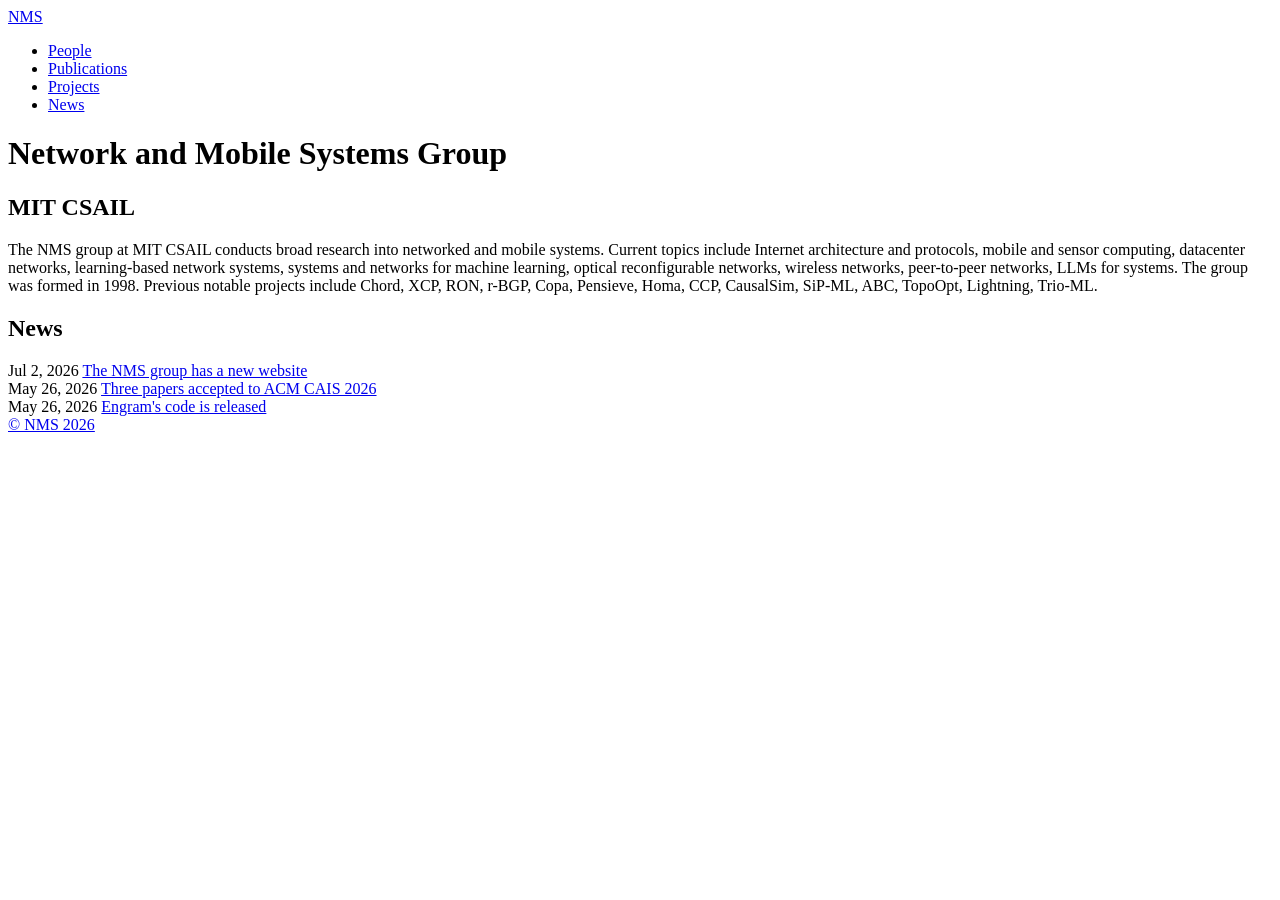
==== index.html @ cee4f0a3 "deploy: mit-nms/nms-website-source@f5999ea67f917e91bb2487bd2f3c8c4fefdee4c1" ====
<!doctype html><html lang=en-us><head><meta charset=utf-8><meta http-equiv=X-UA-Compatible content="IE=edge,chrome=1"><title>Network and Mobile Systems Group | NMS</title><meta name=viewport content="width=device-width,minimum-scale=1"><meta name=description content="MIT CSAIL"><meta name=generator content="Hugo 0.163.3"><meta name=robots content="index, follow"><link rel=stylesheet href=/nms-website/ananke/css/main.4a32dbc250ce5aa5d53da9ef98eadb59134fba6839c2c843932811b0c46ce6e2.css integrity="sha256-SjLbwlDOWqXVPanvmOrbWRNPumg5wshDkygRsMRs5uI=" crossorigin=anonymous><script>(function(){"use strict";function t(){for(var t=document.querySelectorAll(".code-block .code-copy[hidden]"),e=0;e<t.length;e++)t[e].hidden=!1}document.readyState==="loading"?document.addEventListener("DOMContentLoaded",t):t();function e(e){var t=e.querySelector(".code-copy-label"),n=t?t.textContent:null;e.classList.add("is-copied"),t&&(t.textContent="Copied"),window.setTimeout(function(){e.classList.remove("is-copied"),t&&n!==null&&(t.textContent=n)},2e3)}function n(e){var n,t=document.createElement("textarea");t.value=e,t.setAttribute("readonly",""),t.style.position="absolute",t.style.left="-9999px",document.body.appendChild(t),t.select(),n=!1;try{n=document.execCommand("copy")}catch{n=!1}return document.body.removeChild(t),n}function s(t){var s,o,a,i=t.closest(".code-block");if(!i)return;if(s=i.querySelector("pre"),!s)return;a=s.querySelector("code")||s,o=a.innerText,navigator.clipboard&&navigator.clipboard.writeText?navigator.clipboard.writeText(o).then(function(){e(t)},function(){n(o)&&e(t)}):n(o)&&e(t)}document.addEventListener("click",function(e){var t=e.target.closest(".code-copy");t&&s(t)})})()</script><link href=/nms-website/index.xml rel=alternate type=application/rss+xml title=NMS><link href=/nms-website/index.xml rel=feed type=application/rss+xml title=NMS><link rel=canonical href=https://mit-nms.github.io/nms-website/><meta property="og:url" content="https://mit-nms.github.io/nms-website/"><meta property="og:site_name" content="NMS"><meta property="og:title" content="Network and Mobile Systems Group"><meta property="og:description" content="MIT CSAIL"><meta property="og:locale" content="en_us"><meta property="og:type" content="website"><meta itemprop=name content="Network and Mobile Systems Group"><meta itemprop=description content="MIT CSAIL"><meta itemprop=datePublished content="2026-07-02T15:01:42-04:00"><meta itemprop=dateModified content="2026-07-02T15:01:42-04:00"><meta itemprop=wordCount content="98"><meta name=twitter:card content="summary"><meta name=twitter:title content="Network and Mobile Systems Group"><meta name=twitter:description content="MIT CSAIL"></head><body class="ma0 avenir bg-near-white production is-home"><header class="contain bg-center" style=background-image:url(https://mit-nms.github.io/nms-website/images/template_logo.png)><div class=bg-transparent><nav class="pv3 ph3 ph4-ns" role=navigation><div class="flex-l center items-center justify-between"><a href=/nms-website/ class="f3 fw2 hover-white white-90 dib no-underline">NMS</a><div class="flex-l items-center"><ul class="pl0 mr3"><li class="list f5 f4-ns fw4 dib pr3"><a class="hover-white white-90 no-underline" href=/nms-website/people/ title="People page">People</a></li><li class="list f5 f4-ns fw4 dib pr3"><a class="hover-white white-90 no-underline" href=/nms-website/publications/ title="Publications page">Publications</a></li><li class="list f5 f4-ns fw4 dib pr3"><a class="hover-white white-90 no-underline" href=/nms-website/projects/ title="Projects page">Projects</a></li><li class="list f5 f4-ns fw4 dib pr3"><a class="hover-white white-90 no-underline" href=/nms-website/news/ title="News page">News</a></li></ul><div class=ananke-socials></div></div></div></nav><div class="tc-l pv3 pv4-l ph3 ph4-ns"><h1 class="f2 f-subheadline-l fw2 white-90 mb0 lh-title">Network and Mobile Systems Group</h1><h2 class="fw1 f5 f3-l white-80 measure-wide-l center mt3">MIT CSAIL</h2></div></div></header><main class=pb7 role=main><article class="cf ph3 ph5-l pv3 pv4-l f4 tl-l center measure-wide lh-copy nested-links mid-gray"><p>The NMS group at MIT CSAIL conducts broad research into networked and mobile systems. Current topics include Internet architecture and protocols, mobile and sensor computing, datacenter networks, learning-based network systems, systems and networks for machine learning, optical reconfigurable networks, wireless networks, peer-to-peer networks, LLMs for systems. The group was formed in 1998. Previous notable projects include Chord, XCP, RON, r-BGP, Copa, Pensieve, Homa, CCP, CausalSim, SiP-ML, ABC, TopoOpt, Lightning, Trio-ML.</p><h2 id=news>News</h2><div class="f5 lh-copy mv2"><time class="dib w4 mid-gray">Jul 2, 2026</time>
<a href=/nms-website/news/ class="link dim">The NMS group has a new website</a></div><div class="f5 lh-copy mv2"><time class="dib w4 mid-gray">May 26, 2026</time>
<a href=/nms-website/news/ class="link dim">Three papers accepted to ACM CAIS 2026</a></div><div class="f5 lh-copy mv2"><time class="dib w4 mid-gray">May 26, 2026</time>
<a href=/nms-website/news/ class="link dim">Engram's code is released</a></div></article></main><footer class="bg-black bottom-0 w-100 pa3" role=contentinfo><div class="flex justify-between"><a class="f4 fw4 hover-white white-70 dn dib-ns pv2 ph3 no-underline" href=https://mit-nms.github.io/nms-website/>&copy; NMS 2026</a><div><div class=ananke-socials></div></div></div></footer></body></html>
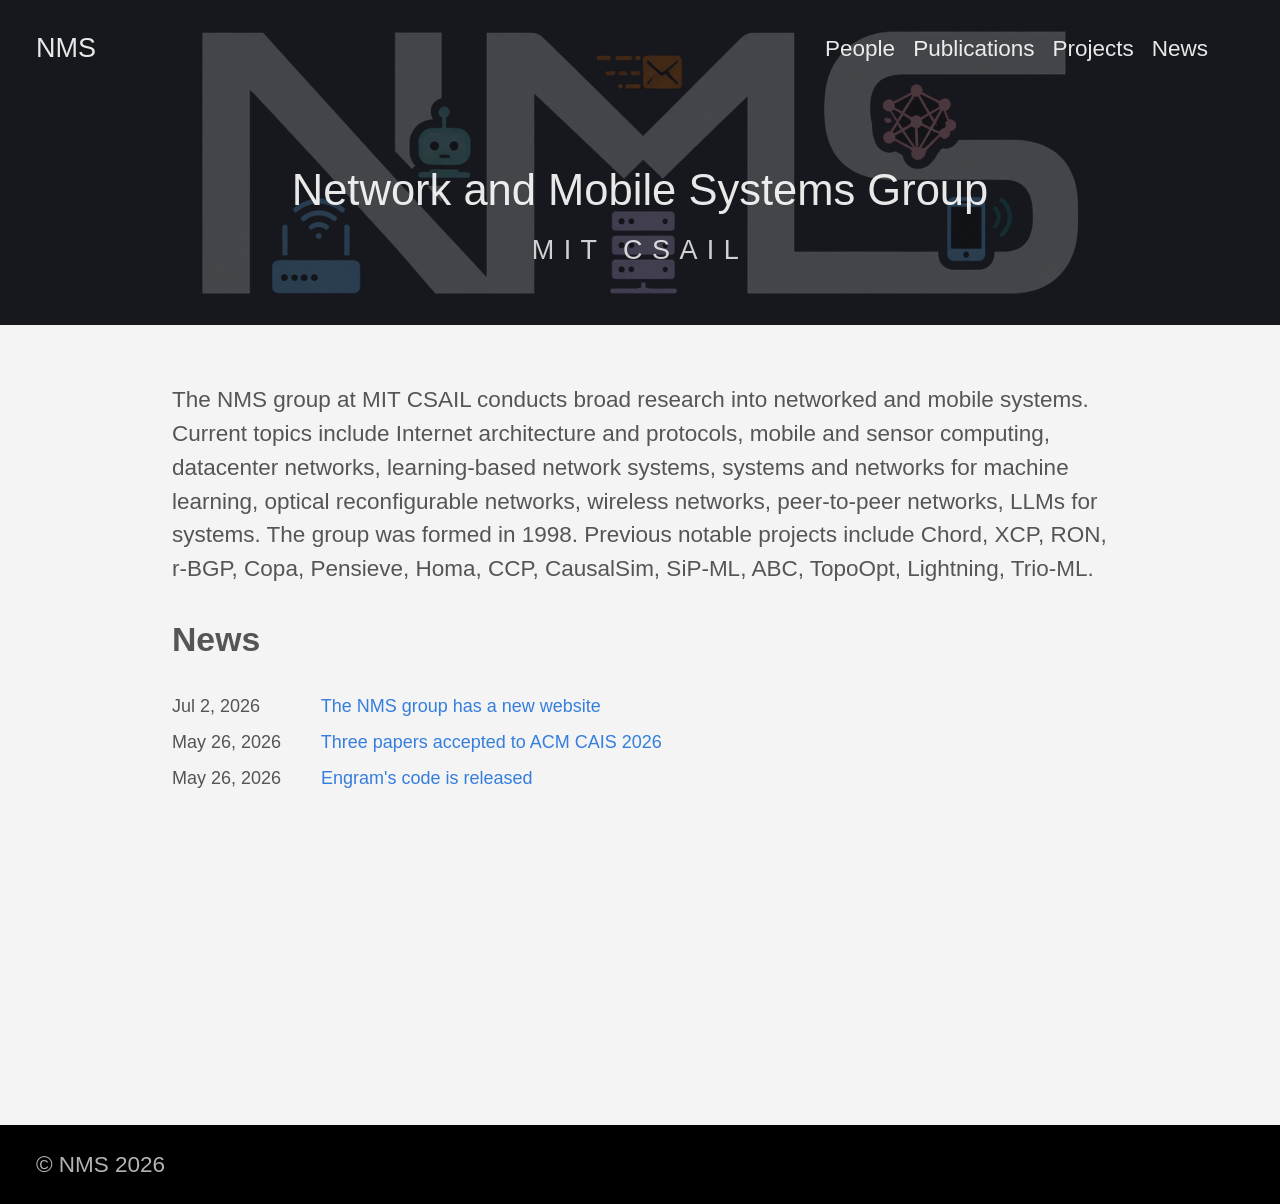
==== commit be2812b9: "deploy: mit-nms/nms-website-source@633fcd8bea1de6248a7af853cb6030487efd5771" ====
--- a/index.html
+++ b/index.html
@@ -1,7 +1,7 @@
-<!doctype html><html lang=en-us><head><meta charset=utf-8><meta http-equiv=X-UA-Compatible content="IE=edge,chrome=1"><title>Network and Mobile Systems Group | NMS</title><meta name=viewport content="width=device-width,minimum-scale=1"><meta name=description content="MIT CSAIL"><meta name=generator content="Hugo 0.163.3"><meta name=robots content="index, follow"><link rel=stylesheet href=/nms-website/ananke/css/main.4a32dbc250ce5aa5d53da9ef98eadb59134fba6839c2c843932811b0c46ce6e2.css integrity="sha256-SjLbwlDOWqXVPanvmOrbWRNPumg5wshDkygRsMRs5uI=" crossorigin=anonymous><script>(function(){"use strict";function t(){for(var t=document.querySelectorAll(".code-block .code-copy[hidden]"),e=0;e<t.length;e++)t[e].hidden=!1}document.readyState==="loading"?document.addEventListener("DOMContentLoaded",t):t();function e(e){var t=e.querySelector(".code-copy-label"),n=t?t.textContent:null;e.classList.add("is-copied"),t&&(t.textContent="Copied"),window.setTimeout(function(){e.classList.remove("is-copied"),t&&n!==null&&(t.textContent=n)},2e3)}function n(e){var n,t=document.createElement("textarea");t.value=e,t.setAttribute("readonly",""),t.style.position="absolute",t.style.left="-9999px",document.body.appendChild(t),t.select(),n=!1;try{n=document.execCommand("copy")}catch{n=!1}return document.body.removeChild(t),n}function s(t){var s,o,a,i=t.closest(".code-block");if(!i)return;if(s=i.querySelector("pre"),!s)return;a=s.querySelector("code")||s,o=a.innerText,navigator.clipboard&&navigator.clipboard.writeText?navigator.clipboard.writeText(o).then(function(){e(t)},function(){n(o)&&e(t)}):n(o)&&e(t)}document.addEventListener("click",function(e){var t=e.target.closest(".code-copy");t&&s(t)})})()</script><link href=/nms-website/index.xml rel=alternate type=application/rss+xml title=NMS><link href=/nms-website/index.xml rel=feed type=application/rss+xml title=NMS><link rel=canonical href=https://mit-nms.github.io/nms-website/><meta property="og:url" content="https://mit-nms.github.io/nms-website/"><meta property="og:site_name" content="NMS"><meta property="og:title" content="Network and Mobile Systems Group"><meta property="og:description" content="MIT CSAIL"><meta property="og:locale" content="en_us"><meta property="og:type" content="website"><meta itemprop=name content="Network and Mobile Systems Group"><meta itemprop=description content="MIT CSAIL"><meta itemprop=datePublished content="2026-07-02T15:01:42-04:00"><meta itemprop=dateModified content="2026-07-02T15:01:42-04:00"><meta itemprop=wordCount content="98"><meta name=twitter:card content="summary"><meta name=twitter:title content="Network and Mobile Systems Group"><meta name=twitter:description content="MIT CSAIL"></head><body class="ma0 avenir bg-near-white production is-home"><header class="contain bg-center" style=background-image:url(https://mit-nms.github.io/nms-website/images/template_logo.png)><div class=bg-transparent><nav class="pv3 ph3 ph4-ns" role=navigation><div class="flex-l center items-center justify-between"><a href=/nms-website/ class="f3 fw2 hover-white white-90 dib no-underline">NMS</a><div class="flex-l items-center"><ul class="pl0 mr3"><li class="list f5 f4-ns fw4 dib pr3"><a class="hover-white white-90 no-underline" href=/nms-website/people/ title="People page">People</a></li><li class="list f5 f4-ns fw4 dib pr3"><a class="hover-white white-90 no-underline" href=/nms-website/publications/ title="Publications page">Publications</a></li><li class="list f5 f4-ns fw4 dib pr3"><a class="hover-white white-90 no-underline" href=/nms-website/projects/ title="Projects page">Projects</a></li><li class="list f5 f4-ns fw4 dib pr3"><a class="hover-white white-90 no-underline" href=/nms-website/news/ title="News page">News</a></li></ul><div class=ananke-socials></div></div></div></nav><div class="tc-l pv3 pv4-l ph3 ph4-ns"><h1 class="f2 f-subheadline-l fw2 white-90 mb0 lh-title">Network and Mobile Systems Group</h1><h2 class="fw1 f5 f3-l white-80 measure-wide-l center mt3">MIT CSAIL</h2></div></div></header><main class=pb7 role=main><article class="cf ph3 ph5-l pv3 pv4-l f4 tl-l center measure-wide lh-copy nested-links mid-gray"><p>The NMS group at MIT CSAIL conducts broad research into networked and mobile systems. Current topics include Internet architecture and protocols, mobile and sensor computing, datacenter networks, learning-based network systems, systems and networks for machine learning, optical reconfigurable networks, wireless networks, peer-to-peer networks, LLMs for systems. The group was formed in 1998. Previous notable projects include Chord, XCP, RON, r-BGP, Copa, Pensieve, Homa, CCP, CausalSim, SiP-ML, ABC, TopoOpt, Lightning, Trio-ML.</p><h2 id=news>News</h2><div class="f5 lh-copy mv2"><time class="dib w4 mid-gray">Jul 2, 2026</time>
-<a href=/nms-website/news/ class="link dim">The NMS group has a new website</a></div><div class="f5 lh-copy mv2"><time class="dib w4 mid-gray">May 26, 2026</time>
-<a href=/nms-website/news/ class="link dim">Three papers accepted to ACM CAIS 2026</a></div><div class="f5 lh-copy mv2"><time class="dib w4 mid-gray">May 26, 2026</time>
-<a href=/nms-website/news/ class="link dim">Engram's code is released</a></div></article></main><footer class="bg-black bottom-0 w-100 pa3" role=contentinfo><div class="flex justify-between"><a class="f4 fw4 hover-white white-70 dn dib-ns pv2 ph3 no-underline" href=https://mit-nms.github.io/nms-website/>&copy; NMS 2026</a><div><div class=ananke-socials></div></div></div></footer></body></html>
+<!doctype html><html lang=en-us><head><meta charset=utf-8><meta http-equiv=X-UA-Compatible content="IE=edge,chrome=1"><title>Network and Mobile Systems Group | NMS</title><meta name=viewport content="width=device-width,minimum-scale=1"><meta name=description content="MIT CSAIL"><meta name=generator content="Hugo 0.163.3"><meta name=robots content="index, follow"><link rel=stylesheet href=/ananke/css/main.8ff5161b9e693f71cf5db010505539b8c85e56288039671953498b45c06a557b.css integrity="sha256-j/UWG55pP3HPXbAQUFU5uMheViiAOWcZU0mLRcBqVXs=" crossorigin=anonymous><script>(function(){"use strict";function t(){for(var t=document.querySelectorAll(".code-block .code-copy[hidden]"),e=0;e<t.length;e++)t[e].hidden=!1}document.readyState==="loading"?document.addEventListener("DOMContentLoaded",t):t();function e(e){var t=e.querySelector(".code-copy-label"),n=t?t.textContent:null;e.classList.add("is-copied"),t&&(t.textContent="Copied"),window.setTimeout(function(){e.classList.remove("is-copied"),t&&n!==null&&(t.textContent=n)},2e3)}function n(e){var n,t=document.createElement("textarea");t.value=e,t.setAttribute("readonly",""),t.style.position="absolute",t.style.left="-9999px",document.body.appendChild(t),t.select(),n=!1;try{n=document.execCommand("copy")}catch{n=!1}return document.body.removeChild(t),n}function s(t){var s,o,a,i=t.closest(".code-block");if(!i)return;if(s=i.querySelector("pre"),!s)return;a=s.querySelector("code")||s,o=a.innerText,navigator.clipboard&&navigator.clipboard.writeText?navigator.clipboard.writeText(o).then(function(){e(t)},function(){n(o)&&e(t)}):n(o)&&e(t)}document.addEventListener("click",function(e){var t=e.target.closest(".code-copy");t&&s(t)})})()</script><link href=/index.xml rel=alternate type=application/rss+xml title=NMS><link href=/index.xml rel=feed type=application/rss+xml title=NMS><link rel=canonical href=https://mit-nms.github.io/><meta property="og:url" content="https://mit-nms.github.io/"><meta property="og:site_name" content="NMS"><meta property="og:title" content="Network and Mobile Systems Group"><meta property="og:description" content="MIT CSAIL"><meta property="og:locale" content="en_us"><meta property="og:type" content="website"><meta itemprop=name content="Network and Mobile Systems Group"><meta itemprop=description content="MIT CSAIL"><meta itemprop=datePublished content="2026-07-02T15:01:42-04:00"><meta itemprop=dateModified content="2026-07-02T15:01:42-04:00"><meta itemprop=wordCount content="98"><meta name=twitter:card content="summary"><meta name=twitter:title content="Network and Mobile Systems Group"><meta name=twitter:description content="MIT CSAIL"></head><body class="ma0 avenir bg-near-white production is-home"><header class="contain bg-center" style=background-image:url(https://mit-nms.github.io/images/template_logo.png)><div class=bg-transparent><nav class="pv3 ph3 ph4-ns" role=navigation><div class="flex-l center items-center justify-between"><a href=/ class="f3 fw2 hover-white white-90 dib no-underline">NMS</a><div class="flex-l items-center"><ul class="pl0 mr3"><li class="list f5 f4-ns fw4 dib pr3"><a class="hover-white white-90 no-underline" href=/people/ title="People page">People</a></li><li class="list f5 f4-ns fw4 dib pr3"><a class="hover-white white-90 no-underline" href=/publications/ title="Publications page">Publications</a></li><li class="list f5 f4-ns fw4 dib pr3"><a class="hover-white white-90 no-underline" href=/projects/ title="Projects page">Projects</a></li><li class="list f5 f4-ns fw4 dib pr3"><a class="hover-white white-90 no-underline" href=/news/ title="News page">News</a></li></ul><div class=ananke-socials></div></div></div></nav><div class="tc-l pv3 pv4-l ph3 ph4-ns"><h1 class="f2 f-subheadline-l fw2 white-90 mb0 lh-title">Network and Mobile Systems Group</h1><h2 class="fw1 f5 f3-l white-80 measure-wide-l center mt3">MIT CSAIL</h2></div></div></header><main class=pb7 role=main><article class="cf ph3 ph5-l pv3 pv4-l f4 tl-l center measure-wide lh-copy nested-links mid-gray"><p>The NMS group at MIT CSAIL conducts broad research into networked and mobile systems. Current topics include Internet architecture and protocols, mobile and sensor computing, datacenter networks, learning-based network systems, systems and networks for machine learning, optical reconfigurable networks, wireless networks, peer-to-peer networks, LLMs for systems. The group was formed in 1998. Previous notable projects include Chord, XCP, RON, r-BGP, Copa, Pensieve, Homa, CCP, CausalSim, SiP-ML, ABC, TopoOpt, Lightning, Trio-ML.</p><h2 id=news>News</h2><div class="f5 lh-copy mv2"><time class="dib w4 mid-gray">Jul 2, 2026</time>
+<a href=/news/ class="link dim">The NMS group has a new website</a></div><div class="f5 lh-copy mv2"><time class="dib w4 mid-gray">May 26, 2026</time>
+<a href=/news/ class="link dim">Three papers accepted to ACM CAIS 2026</a></div><div class="f5 lh-copy mv2"><time class="dib w4 mid-gray">May 26, 2026</time>
+<a href=/news/ class="link dim">Engram's code is released</a></div></article></main><footer class="bg-black bottom-0 w-100 pa3" role=contentinfo><div class="flex justify-between"><a class="f4 fw4 hover-white white-70 dn dib-ns pv2 ph3 no-underline" href=https://mit-nms.github.io/>&copy; NMS 2026</a><div><div class=ananke-socials></div></div></div></footer></body></html>
 
 
 
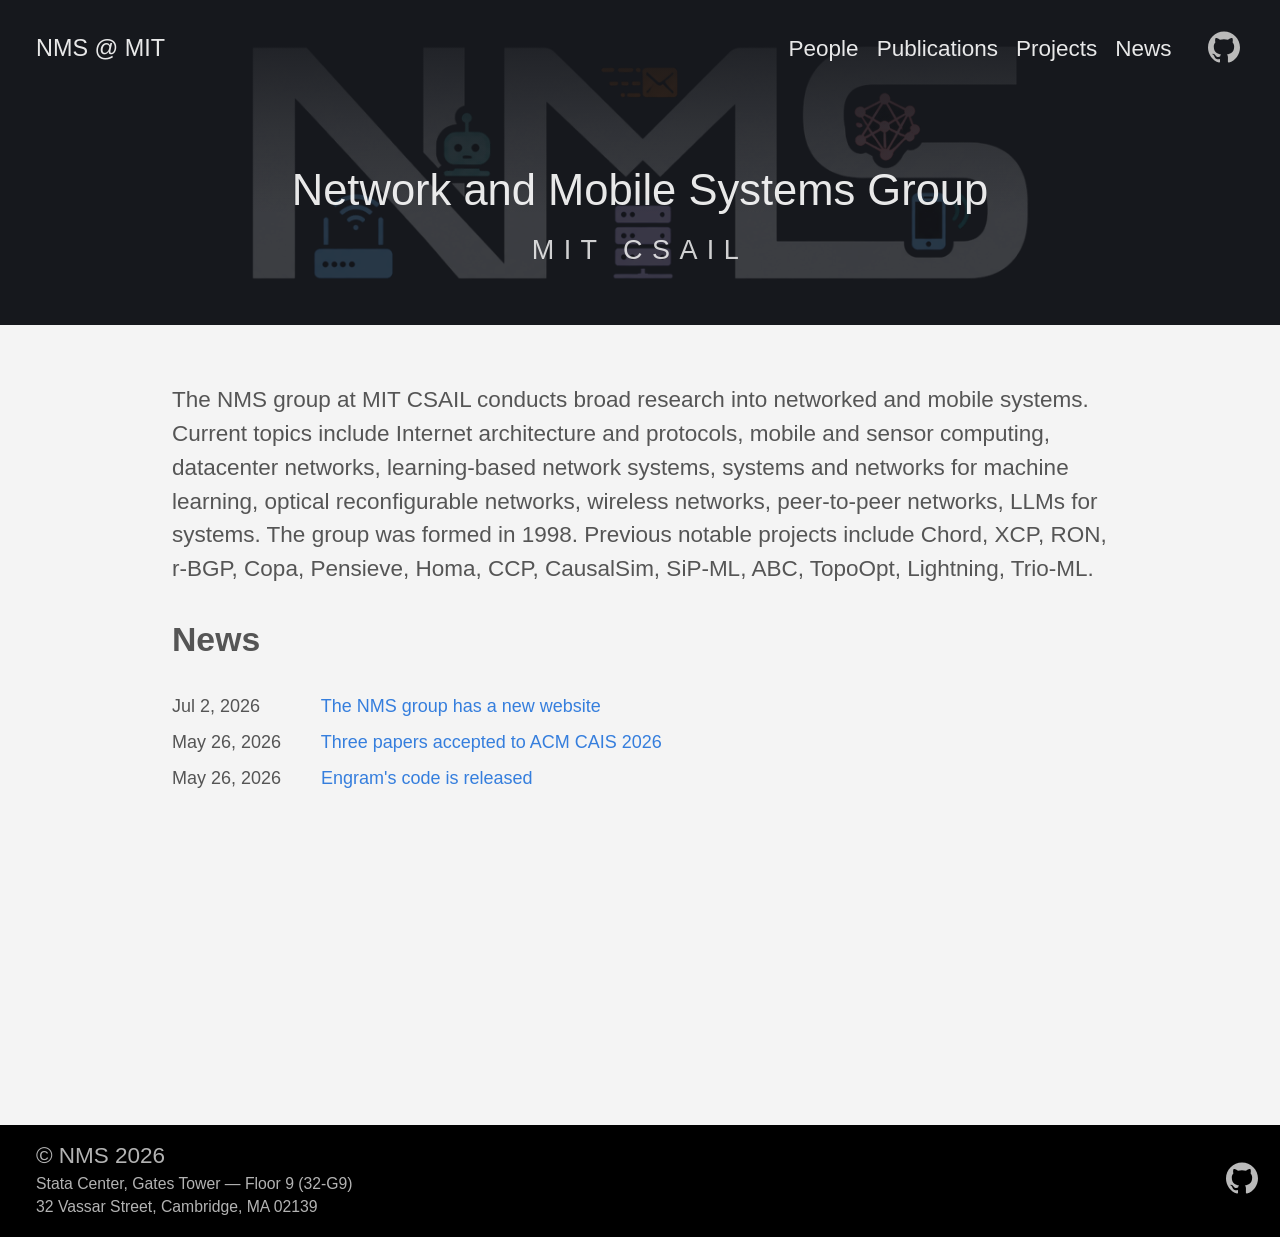
==== commit 97991e96: "deploy: mit-nms/nms-website-source@5e043ba886065003f14909a55c8e978d103af958" ====
--- a/index.html
+++ b/index.html
@@ -1,7 +1,7 @@
-<!doctype html><html lang=en-us><head><meta charset=utf-8><meta http-equiv=X-UA-Compatible content="IE=edge,chrome=1"><title>Network and Mobile Systems Group | NMS</title><meta name=viewport content="width=device-width,minimum-scale=1"><meta name=description content="MIT CSAIL"><meta name=generator content="Hugo 0.163.3"><meta name=robots content="index, follow"><link rel=stylesheet href=/ananke/css/main.8ff5161b9e693f71cf5db010505539b8c85e56288039671953498b45c06a557b.css integrity="sha256-j/UWG55pP3HPXbAQUFU5uMheViiAOWcZU0mLRcBqVXs=" crossorigin=anonymous><script>(function(){"use strict";function t(){for(var t=document.querySelectorAll(".code-block .code-copy[hidden]"),e=0;e<t.length;e++)t[e].hidden=!1}document.readyState==="loading"?document.addEventListener("DOMContentLoaded",t):t();function e(e){var t=e.querySelector(".code-copy-label"),n=t?t.textContent:null;e.classList.add("is-copied"),t&&(t.textContent="Copied"),window.setTimeout(function(){e.classList.remove("is-copied"),t&&n!==null&&(t.textContent=n)},2e3)}function n(e){var n,t=document.createElement("textarea");t.value=e,t.setAttribute("readonly",""),t.style.position="absolute",t.style.left="-9999px",document.body.appendChild(t),t.select(),n=!1;try{n=document.execCommand("copy")}catch{n=!1}return document.body.removeChild(t),n}function s(t){var s,o,a,i=t.closest(".code-block");if(!i)return;if(s=i.querySelector("pre"),!s)return;a=s.querySelector("code")||s,o=a.innerText,navigator.clipboard&&navigator.clipboard.writeText?navigator.clipboard.writeText(o).then(function(){e(t)},function(){n(o)&&e(t)}):n(o)&&e(t)}document.addEventListener("click",function(e){var t=e.target.closest(".code-copy");t&&s(t)})})()</script><link href=/index.xml rel=alternate type=application/rss+xml title=NMS><link href=/index.xml rel=feed type=application/rss+xml title=NMS><link rel=canonical href=https://mit-nms.github.io/><meta property="og:url" content="https://mit-nms.github.io/"><meta property="og:site_name" content="NMS"><meta property="og:title" content="Network and Mobile Systems Group"><meta property="og:description" content="MIT CSAIL"><meta property="og:locale" content="en_us"><meta property="og:type" content="website"><meta itemprop=name content="Network and Mobile Systems Group"><meta itemprop=description content="MIT CSAIL"><meta itemprop=datePublished content="2026-07-02T15:01:42-04:00"><meta itemprop=dateModified content="2026-07-02T15:01:42-04:00"><meta itemprop=wordCount content="98"><meta name=twitter:card content="summary"><meta name=twitter:title content="Network and Mobile Systems Group"><meta name=twitter:description content="MIT CSAIL"></head><body class="ma0 avenir bg-near-white production is-home"><header class="contain bg-center" style=background-image:url(https://mit-nms.github.io/images/template_logo.png)><div class=bg-transparent><nav class="pv3 ph3 ph4-ns" role=navigation><div class="flex-l center items-center justify-between"><a href=/ class="f3 fw2 hover-white white-90 dib no-underline">NMS</a><div class="flex-l items-center"><ul class="pl0 mr3"><li class="list f5 f4-ns fw4 dib pr3"><a class="hover-white white-90 no-underline" href=/people/ title="People page">People</a></li><li class="list f5 f4-ns fw4 dib pr3"><a class="hover-white white-90 no-underline" href=/publications/ title="Publications page">Publications</a></li><li class="list f5 f4-ns fw4 dib pr3"><a class="hover-white white-90 no-underline" href=/projects/ title="Projects page">Projects</a></li><li class="list f5 f4-ns fw4 dib pr3"><a class="hover-white white-90 no-underline" href=/news/ title="News page">News</a></li></ul><div class=ananke-socials></div></div></div></nav><div class="tc-l pv3 pv4-l ph3 ph4-ns"><h1 class="f2 f-subheadline-l fw2 white-90 mb0 lh-title">Network and Mobile Systems Group</h1><h2 class="fw1 f5 f3-l white-80 measure-wide-l center mt3">MIT CSAIL</h2></div></div></header><main class=pb7 role=main><article class="cf ph3 ph5-l pv3 pv4-l f4 tl-l center measure-wide lh-copy nested-links mid-gray"><p>The NMS group at MIT CSAIL conducts broad research into networked and mobile systems. Current topics include Internet architecture and protocols, mobile and sensor computing, datacenter networks, learning-based network systems, systems and networks for machine learning, optical reconfigurable networks, wireless networks, peer-to-peer networks, LLMs for systems. The group was formed in 1998. Previous notable projects include Chord, XCP, RON, r-BGP, Copa, Pensieve, Homa, CCP, CausalSim, SiP-ML, ABC, TopoOpt, Lightning, Trio-ML.</p><h2 id=news>News</h2><div class="f5 lh-copy mv2"><time class="dib w4 mid-gray">Jul 2, 2026</time>
+<!doctype html><html lang=en-us><head><meta charset=utf-8><meta http-equiv=X-UA-Compatible content="IE=edge,chrome=1"><title>Network and Mobile Systems Group | NMS</title><meta name=viewport content="width=device-width,minimum-scale=1"><meta name=description content="MIT CSAIL"><meta name=generator content="Hugo 0.163.3"><meta name=robots content="index, follow"><link rel=stylesheet href=/ananke/css/main.643f72b5fc5990f42cbd85fbd5de18070b3effba4f02923acdd2be358b31e7e0.css integrity="sha256-ZD9ytfxZkPQsvYX71d4YBws+/7pPApI6zdK+NYsx5+A=" crossorigin=anonymous><script>(function(){"use strict";function t(){for(var t=document.querySelectorAll(".code-block .code-copy[hidden]"),e=0;e<t.length;e++)t[e].hidden=!1}document.readyState==="loading"?document.addEventListener("DOMContentLoaded",t):t();function e(e){var t=e.querySelector(".code-copy-label"),n=t?t.textContent:null;e.classList.add("is-copied"),t&&(t.textContent="Copied"),window.setTimeout(function(){e.classList.remove("is-copied"),t&&n!==null&&(t.textContent=n)},2e3)}function n(e){var n,t=document.createElement("textarea");t.value=e,t.setAttribute("readonly",""),t.style.position="absolute",t.style.left="-9999px",document.body.appendChild(t),t.select(),n=!1;try{n=document.execCommand("copy")}catch{n=!1}return document.body.removeChild(t),n}function s(t){var s,o,a,i=t.closest(".code-block");if(!i)return;if(s=i.querySelector("pre"),!s)return;a=s.querySelector("code")||s,o=a.innerText,navigator.clipboard&&navigator.clipboard.writeText?navigator.clipboard.writeText(o).then(function(){e(t)},function(){n(o)&&e(t)}):n(o)&&e(t)}document.addEventListener("click",function(e){var t=e.target.closest(".code-copy");t&&s(t)})})()</script><link href=/index.xml rel=alternate type=application/rss+xml title=NMS><link href=/index.xml rel=feed type=application/rss+xml title=NMS><link rel=canonical href=https://mit-nms.github.io/><meta property="og:url" content="https://mit-nms.github.io/"><meta property="og:site_name" content="NMS"><meta property="og:title" content="Network and Mobile Systems Group"><meta property="og:description" content="MIT CSAIL"><meta property="og:locale" content="en_us"><meta property="og:type" content="website"><meta itemprop=name content="Network and Mobile Systems Group"><meta itemprop=description content="MIT CSAIL"><meta itemprop=datePublished content="2026-07-02T15:01:42-04:00"><meta itemprop=dateModified content="2026-07-02T15:01:42-04:00"><meta itemprop=wordCount content="98"><meta name=twitter:card content="summary"><meta name=twitter:title content="Network and Mobile Systems Group"><meta name=twitter:description content="MIT CSAIL"></head><body class="ma0 avenir bg-near-white production is-home"><header class="contain bg-center" style=background-image:url(https://mit-nms.github.io/images/template_logo.png)><div class=bg-transparent><nav class="pv3 ph3 ph4-ns" role=navigation><div class="flex-l center items-center justify-between"><a href=/ class="site-brand fw2 hover-white white-90 dib no-underline">NMS @ MIT</a><div class="flex-l items-center"><ul class="pl0 mr3"><li class="list f5 f4-ns fw4 dib pr3"><a class="hover-white white-90 no-underline" href=/people/ title="People page">People</a></li><li class="list f5 f4-ns fw4 dib pr3"><a class="hover-white white-90 no-underline" href=/publications/ title="Publications page">Publications</a></li><li class="list f5 f4-ns fw4 dib pr3"><a class="hover-white white-90 no-underline" href=/projects/ title="Projects page">Projects</a></li><li class="list f5 f4-ns fw4 dib pr3"><a class="hover-white white-90 no-underline" href=/news/ title="News page">News</a></li></ul><div class=ananke-socials><a href=https://github.com/mit-nms target=_blank rel=noopener class="ananke-social-link link-transition github link dib z-999 pt3 pt0-l mr1" title="follow on GitHub - Opens in a new window" aria-label="follow on GitHub - Opens in a new window"><span class=icon><svg role="img" viewBox="0 0 24 24"><title>GitHub</title><path d="M12 .297c-6.63.0-12 5.373-12 12 0 5.303 3.438 9.8 8.205 11.385.6.113.82-.258.82-.577.0-.285-.01-1.04-.015-2.04-3.338.724-4.042-1.61-4.042-1.61C4.422 18.07 3.633 17.7 3.633 17.7c-1.087-.744.084-.729.084-.729 1.205.084 1.838 1.236 1.838 1.236 1.07 1.835 2.809 1.305 3.495.998.108-.776.417-1.305.76-1.605-2.665-.3-5.466-1.332-5.466-5.93.0-1.31.465-2.38 1.235-3.22-.135-.303-.54-1.523.105-3.176.0.0 1.005-.322 3.3 1.23.96-.267 1.98-.399 3-.405 1.02.006 2.04.138 3 .405 2.28-1.552 3.285-1.23 3.285-1.23.645 1.653.24 2.873.12 3.176.765.84 1.23 1.91 1.23 3.22.0 4.61-2.805 5.625-5.475 5.92.42.36.81 1.096.81 2.22.0 1.606-.015 2.896-.015 3.286.0.315.21.69.825.57C20.565 22.092 24 17.592 24 12.297c0-6.627-5.373-12-12-12"/></svg></span></a></div></div></div></nav><div class="tc-l pv3 pv4-l ph3 ph4-ns"><h1 class="f2 f-subheadline-l fw2 white-90 mb0 lh-title">Network and Mobile Systems Group</h1><h2 class="fw1 f5 f3-l white-80 measure-wide-l center mt3">MIT CSAIL</h2></div></div></header><main class=pb7 role=main><article class="cf ph3 ph5-l pv3 pv4-l f4 tl-l center measure-wide lh-copy nested-links mid-gray"><p>The NMS group at MIT CSAIL conducts broad research into networked and mobile systems. Current topics include Internet architecture and protocols, mobile and sensor computing, datacenter networks, learning-based network systems, systems and networks for machine learning, optical reconfigurable networks, wireless networks, peer-to-peer networks, LLMs for systems. The group was formed in 1998. Previous notable projects include Chord, XCP, RON, r-BGP, Copa, Pensieve, Homa, CCP, CausalSim, SiP-ML, ABC, TopoOpt, Lightning, Trio-ML.</p><h2 id=news>News</h2><div class="f5 lh-copy mv2"><time class="dib w4 mid-gray">Jul 2, 2026</time>
 <a href=/news/ class="link dim">The NMS group has a new website</a></div><div class="f5 lh-copy mv2"><time class="dib w4 mid-gray">May 26, 2026</time>
 <a href=/news/ class="link dim">Three papers accepted to ACM CAIS 2026</a></div><div class="f5 lh-copy mv2"><time class="dib w4 mid-gray">May 26, 2026</time>
-<a href=/news/ class="link dim">Engram's code is released</a></div></article></main><footer class="bg-black bottom-0 w-100 pa3" role=contentinfo><div class="flex justify-between"><a class="f4 fw4 hover-white white-70 dn dib-ns pv2 ph3 no-underline" href=https://mit-nms.github.io/>&copy; NMS 2026</a><div><div class=ananke-socials></div></div></div></footer></body></html>
+<a href=/news/ class="link dim">Engram's code is released</a></div></article></main><footer class="bg-black bottom-0 w-100 pa3" role=contentinfo><div class="flex justify-between items-center"><div class=ph3><a class="f4 fw4 hover-white white-70 dn dib-ns no-underline" href=https://mit-nms.github.io/>&copy; NMS 2026</a><address class="footer-address white-70 f6 pt1">Stata Center, Gates Tower — Floor 9 (32-G9)<br>32 Vassar Street, Cambridge, MA 02139</address></div><div><div class=ananke-socials><a href=https://github.com/mit-nms target=_blank rel=noopener class="ananke-social-link link-transition github link dib z-999 pt3 pt0-l mr1" title="follow on GitHub - Opens in a new window" aria-label="follow on GitHub - Opens in a new window"><span class=icon><svg role="img" viewBox="0 0 24 24"><title>GitHub</title><path d="M12 .297c-6.63.0-12 5.373-12 12 0 5.303 3.438 9.8 8.205 11.385.6.113.82-.258.82-.577.0-.285-.01-1.04-.015-2.04-3.338.724-4.042-1.61-4.042-1.61C4.422 18.07 3.633 17.7 3.633 17.7c-1.087-.744.084-.729.084-.729 1.205.084 1.838 1.236 1.838 1.236 1.07 1.835 2.809 1.305 3.495.998.108-.776.417-1.305.76-1.605-2.665-.3-5.466-1.332-5.466-5.93.0-1.31.465-2.38 1.235-3.22-.135-.303-.54-1.523.105-3.176.0.0 1.005-.322 3.3 1.23.96-.267 1.98-.399 3-.405 1.02.006 2.04.138 3 .405 2.28-1.552 3.285-1.23 3.285-1.23.645 1.653.24 2.873.12 3.176.765.84 1.23 1.91 1.23 3.22.0 4.61-2.805 5.625-5.475 5.92.42.36.81 1.096.81 2.22.0 1.606-.015 2.896-.015 3.286.0.315.21.69.825.57C20.565 22.092 24 17.592 24 12.297c0-6.627-5.373-12-12-12"/></svg></span></a></div></div></div></footer></body></html>
 
 
 
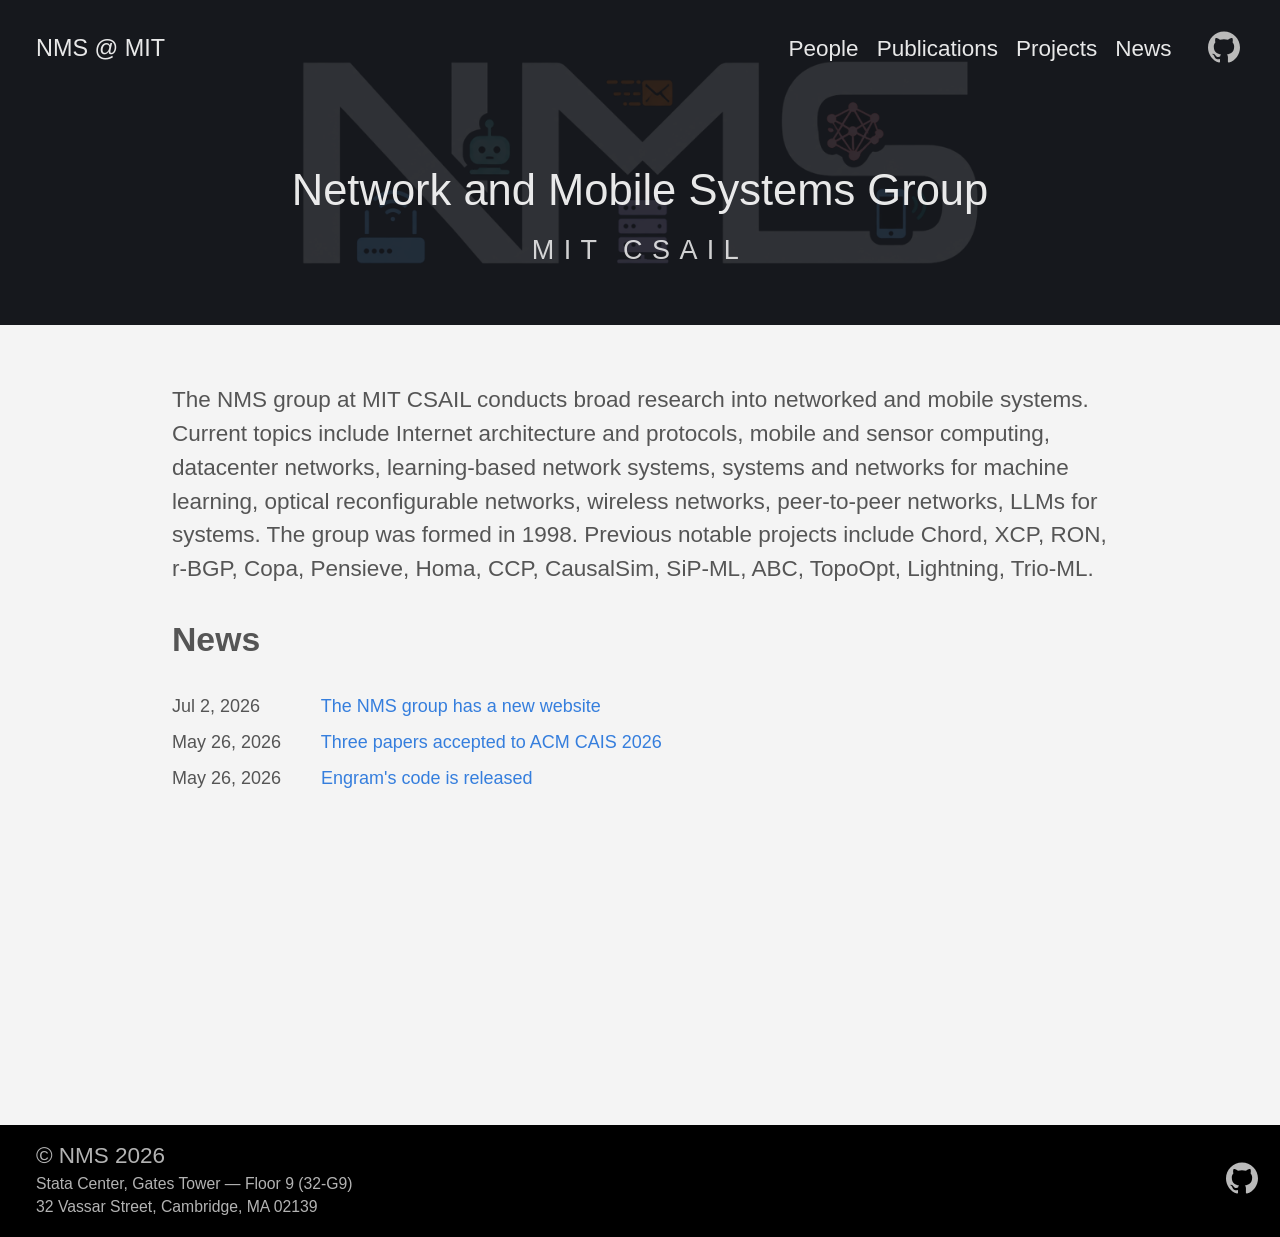
==== commit 4723edf8: "deploy: mit-nms/nms-website-source@6a2124e31952972d8af5bf2dc1f790339f3448da" ====
--- a/index.html
+++ b/index.html
@@ -1,4 +1,4 @@
-<!doctype html><html lang=en-us><head><meta charset=utf-8><meta http-equiv=X-UA-Compatible content="IE=edge,chrome=1"><title>Network and Mobile Systems Group | NMS</title><meta name=viewport content="width=device-width,minimum-scale=1"><meta name=description content="MIT CSAIL"><meta name=generator content="Hugo 0.163.3"><meta name=robots content="index, follow"><link rel=stylesheet href=/ananke/css/main.643f72b5fc5990f42cbd85fbd5de18070b3effba4f02923acdd2be358b31e7e0.css integrity="sha256-ZD9ytfxZkPQsvYX71d4YBws+/7pPApI6zdK+NYsx5+A=" crossorigin=anonymous><script>(function(){"use strict";function t(){for(var t=document.querySelectorAll(".code-block .code-copy[hidden]"),e=0;e<t.length;e++)t[e].hidden=!1}document.readyState==="loading"?document.addEventListener("DOMContentLoaded",t):t();function e(e){var t=e.querySelector(".code-copy-label"),n=t?t.textContent:null;e.classList.add("is-copied"),t&&(t.textContent="Copied"),window.setTimeout(function(){e.classList.remove("is-copied"),t&&n!==null&&(t.textContent=n)},2e3)}function n(e){var n,t=document.createElement("textarea");t.value=e,t.setAttribute("readonly",""),t.style.position="absolute",t.style.left="-9999px",document.body.appendChild(t),t.select(),n=!1;try{n=document.execCommand("copy")}catch{n=!1}return document.body.removeChild(t),n}function s(t){var s,o,a,i=t.closest(".code-block");if(!i)return;if(s=i.querySelector("pre"),!s)return;a=s.querySelector("code")||s,o=a.innerText,navigator.clipboard&&navigator.clipboard.writeText?navigator.clipboard.writeText(o).then(function(){e(t)},function(){n(o)&&e(t)}):n(o)&&e(t)}document.addEventListener("click",function(e){var t=e.target.closest(".code-copy");t&&s(t)})})()</script><link href=/index.xml rel=alternate type=application/rss+xml title=NMS><link href=/index.xml rel=feed type=application/rss+xml title=NMS><link rel=canonical href=https://mit-nms.github.io/><meta property="og:url" content="https://mit-nms.github.io/"><meta property="og:site_name" content="NMS"><meta property="og:title" content="Network and Mobile Systems Group"><meta property="og:description" content="MIT CSAIL"><meta property="og:locale" content="en_us"><meta property="og:type" content="website"><meta itemprop=name content="Network and Mobile Systems Group"><meta itemprop=description content="MIT CSAIL"><meta itemprop=datePublished content="2026-07-02T15:01:42-04:00"><meta itemprop=dateModified content="2026-07-02T15:01:42-04:00"><meta itemprop=wordCount content="98"><meta name=twitter:card content="summary"><meta name=twitter:title content="Network and Mobile Systems Group"><meta name=twitter:description content="MIT CSAIL"></head><body class="ma0 avenir bg-near-white production is-home"><header class="contain bg-center" style=background-image:url(https://mit-nms.github.io/images/template_logo.png)><div class=bg-transparent><nav class="pv3 ph3 ph4-ns" role=navigation><div class="flex-l center items-center justify-between"><a href=/ class="site-brand fw2 hover-white white-90 dib no-underline">NMS @ MIT</a><div class="flex-l items-center"><ul class="pl0 mr3"><li class="list f5 f4-ns fw4 dib pr3"><a class="hover-white white-90 no-underline" href=/people/ title="People page">People</a></li><li class="list f5 f4-ns fw4 dib pr3"><a class="hover-white white-90 no-underline" href=/publications/ title="Publications page">Publications</a></li><li class="list f5 f4-ns fw4 dib pr3"><a class="hover-white white-90 no-underline" href=/projects/ title="Projects page">Projects</a></li><li class="list f5 f4-ns fw4 dib pr3"><a class="hover-white white-90 no-underline" href=/news/ title="News page">News</a></li></ul><div class=ananke-socials><a href=https://github.com/mit-nms target=_blank rel=noopener class="ananke-social-link link-transition github link dib z-999 pt3 pt0-l mr1" title="follow on GitHub - Opens in a new window" aria-label="follow on GitHub - Opens in a new window"><span class=icon><svg role="img" viewBox="0 0 24 24"><title>GitHub</title><path d="M12 .297c-6.63.0-12 5.373-12 12 0 5.303 3.438 9.8 8.205 11.385.6.113.82-.258.82-.577.0-.285-.01-1.04-.015-2.04-3.338.724-4.042-1.61-4.042-1.61C4.422 18.07 3.633 17.7 3.633 17.7c-1.087-.744.084-.729.084-.729 1.205.084 1.838 1.236 1.838 1.236 1.07 1.835 2.809 1.305 3.495.998.108-.776.417-1.305.76-1.605-2.665-.3-5.466-1.332-5.466-5.93.0-1.31.465-2.38 1.235-3.22-.135-.303-.54-1.523.105-3.176.0.0 1.005-.322 3.3 1.23.96-.267 1.98-.399 3-.405 1.02.006 2.04.138 3 .405 2.28-1.552 3.285-1.23 3.285-1.23.645 1.653.24 2.873.12 3.176.765.84 1.23 1.91 1.23 3.22.0 4.61-2.805 5.625-5.475 5.92.42.36.81 1.096.81 2.22.0 1.606-.015 2.896-.015 3.286.0.315.21.69.825.57C20.565 22.092 24 17.592 24 12.297c0-6.627-5.373-12-12-12"/></svg></span></a></div></div></div></nav><div class="tc-l pv3 pv4-l ph3 ph4-ns"><h1 class="f2 f-subheadline-l fw2 white-90 mb0 lh-title">Network and Mobile Systems Group</h1><h2 class="fw1 f5 f3-l white-80 measure-wide-l center mt3">MIT CSAIL</h2></div></div></header><main class=pb7 role=main><article class="cf ph3 ph5-l pv3 pv4-l f4 tl-l center measure-wide lh-copy nested-links mid-gray"><p>The NMS group at MIT CSAIL conducts broad research into networked and mobile systems. Current topics include Internet architecture and protocols, mobile and sensor computing, datacenter networks, learning-based network systems, systems and networks for machine learning, optical reconfigurable networks, wireless networks, peer-to-peer networks, LLMs for systems. The group was formed in 1998. Previous notable projects include Chord, XCP, RON, r-BGP, Copa, Pensieve, Homa, CCP, CausalSim, SiP-ML, ABC, TopoOpt, Lightning, Trio-ML.</p><h2 id=news>News</h2><div class="f5 lh-copy mv2"><time class="dib w4 mid-gray">Jul 2, 2026</time>
+<!doctype html><html lang=en-us><head><meta charset=utf-8><meta http-equiv=X-UA-Compatible content="IE=edge,chrome=1"><title>Network and Mobile Systems Group | NMS</title><meta name=viewport content="width=device-width,minimum-scale=1"><meta name=description content="MIT CSAIL"><meta name=generator content="Hugo 0.163.3"><meta name=robots content="index, follow"><link rel=stylesheet href=/ananke/css/main.4cf3e5f3db930752c4522a04c4ebde681df3ce49e55dfbf2facc05c832ea1322.css integrity="sha256-TPPl89uTB1LEUioExOveaB3zzknlXfvy+swFyDLqEyI=" crossorigin=anonymous><script>(function(){"use strict";function t(){for(var t=document.querySelectorAll(".code-block .code-copy[hidden]"),e=0;e<t.length;e++)t[e].hidden=!1}document.readyState==="loading"?document.addEventListener("DOMContentLoaded",t):t();function e(e){var t=e.querySelector(".code-copy-label"),n=t?t.textContent:null;e.classList.add("is-copied"),t&&(t.textContent="Copied"),window.setTimeout(function(){e.classList.remove("is-copied"),t&&n!==null&&(t.textContent=n)},2e3)}function n(e){var n,t=document.createElement("textarea");t.value=e,t.setAttribute("readonly",""),t.style.position="absolute",t.style.left="-9999px",document.body.appendChild(t),t.select(),n=!1;try{n=document.execCommand("copy")}catch{n=!1}return document.body.removeChild(t),n}function s(t){var s,o,a,i=t.closest(".code-block");if(!i)return;if(s=i.querySelector("pre"),!s)return;a=s.querySelector("code")||s,o=a.innerText,navigator.clipboard&&navigator.clipboard.writeText?navigator.clipboard.writeText(o).then(function(){e(t)},function(){n(o)&&e(t)}):n(o)&&e(t)}document.addEventListener("click",function(e){var t=e.target.closest(".code-copy");t&&s(t)})})()</script><link href=/index.xml rel=alternate type=application/rss+xml title=NMS><link href=/index.xml rel=feed type=application/rss+xml title=NMS><link rel=canonical href=https://mit-nms.github.io/><meta property="og:url" content="https://mit-nms.github.io/"><meta property="og:site_name" content="NMS"><meta property="og:title" content="Network and Mobile Systems Group"><meta property="og:description" content="MIT CSAIL"><meta property="og:locale" content="en_us"><meta property="og:type" content="website"><meta itemprop=name content="Network and Mobile Systems Group"><meta itemprop=description content="MIT CSAIL"><meta itemprop=datePublished content="2026-07-02T15:01:42-04:00"><meta itemprop=dateModified content="2026-07-02T15:01:42-04:00"><meta itemprop=wordCount content="98"><meta name=twitter:card content="summary"><meta name=twitter:title content="Network and Mobile Systems Group"><meta name=twitter:description content="MIT CSAIL"></head><body class="ma0 avenir bg-near-white production is-home"><header class="contain bg-center" style=background-image:url(https://mit-nms.github.io/images/template_logo.png)><div class=bg-transparent><nav class="pv3 ph3 ph4-ns" role=navigation><div class="flex-l center items-center justify-between"><a href=/ class="site-brand fw2 hover-white white-90 dib no-underline">NMS @ MIT</a><div class="flex-l items-center"><ul class="pl0 mr3"><li class="list f5 f4-ns fw4 dib pr3"><a class="hover-white white-90 no-underline" href=/people/ title="People page">People</a></li><li class="list f5 f4-ns fw4 dib pr3"><a class="hover-white white-90 no-underline" href=/publications/ title="Publications page">Publications</a></li><li class="list f5 f4-ns fw4 dib pr3"><a class="hover-white white-90 no-underline" href=/projects/ title="Projects page">Projects</a></li><li class="list f5 f4-ns fw4 dib pr3"><a class="hover-white white-90 no-underline" href=/news/ title="News page">News</a></li></ul><div class=ananke-socials><a href=https://github.com/mit-nms target=_blank rel=noopener class="ananke-social-link link-transition github link dib z-999 pt3 pt0-l mr1" title="follow on GitHub - Opens in a new window" aria-label="follow on GitHub - Opens in a new window"><span class=icon><svg role="img" viewBox="0 0 24 24"><title>GitHub</title><path d="M12 .297c-6.63.0-12 5.373-12 12 0 5.303 3.438 9.8 8.205 11.385.6.113.82-.258.82-.577.0-.285-.01-1.04-.015-2.04-3.338.724-4.042-1.61-4.042-1.61C4.422 18.07 3.633 17.7 3.633 17.7c-1.087-.744.084-.729.084-.729 1.205.084 1.838 1.236 1.838 1.236 1.07 1.835 2.809 1.305 3.495.998.108-.776.417-1.305.76-1.605-2.665-.3-5.466-1.332-5.466-5.93.0-1.31.465-2.38 1.235-3.22-.135-.303-.54-1.523.105-3.176.0.0 1.005-.322 3.3 1.23.96-.267 1.98-.399 3-.405 1.02.006 2.04.138 3 .405 2.28-1.552 3.285-1.23 3.285-1.23.645 1.653.24 2.873.12 3.176.765.84 1.23 1.91 1.23 3.22.0 4.61-2.805 5.625-5.475 5.92.42.36.81 1.096.81 2.22.0 1.606-.015 2.896-.015 3.286.0.315.21.69.825.57C20.565 22.092 24 17.592 24 12.297c0-6.627-5.373-12-12-12"/></svg></span></a></div></div></div></nav><div class="tc-l pv3 pv4-l ph3 ph4-ns"><h1 class="f2 f-subheadline-l fw2 white-90 mb0 lh-title">Network and Mobile Systems Group</h1><h2 class="fw1 f5 f3-l white-80 measure-wide-l center mt3">MIT CSAIL</h2></div></div></header><main class=pb7 role=main><article class="cf ph3 ph5-l pv3 pv4-l f4 tl-l center measure-wide lh-copy nested-links mid-gray"><p>The NMS group at MIT CSAIL conducts broad research into networked and mobile systems. Current topics include Internet architecture and protocols, mobile and sensor computing, datacenter networks, learning-based network systems, systems and networks for machine learning, optical reconfigurable networks, wireless networks, peer-to-peer networks, LLMs for systems. The group was formed in 1998. Previous notable projects include Chord, XCP, RON, r-BGP, Copa, Pensieve, Homa, CCP, CausalSim, SiP-ML, ABC, TopoOpt, Lightning, Trio-ML.</p><h2 id=news>News</h2><div class="f5 lh-copy mv2"><time class="dib w4 mid-gray">Jul 2, 2026</time>
 <a href=/news/ class="link dim">The NMS group has a new website</a></div><div class="f5 lh-copy mv2"><time class="dib w4 mid-gray">May 26, 2026</time>
 <a href=/news/ class="link dim">Three papers accepted to ACM CAIS 2026</a></div><div class="f5 lh-copy mv2"><time class="dib w4 mid-gray">May 26, 2026</time>
 <a href=/news/ class="link dim">Engram's code is released</a></div></article></main><footer class="bg-black bottom-0 w-100 pa3" role=contentinfo><div class="flex justify-between items-center"><div class=ph3><a class="f4 fw4 hover-white white-70 dn dib-ns no-underline" href=https://mit-nms.github.io/>&copy; NMS 2026</a><address class="footer-address white-70 f6 pt1">Stata Center, Gates Tower — Floor 9 (32-G9)<br>32 Vassar Street, Cambridge, MA 02139</address></div><div><div class=ananke-socials><a href=https://github.com/mit-nms target=_blank rel=noopener class="ananke-social-link link-transition github link dib z-999 pt3 pt0-l mr1" title="follow on GitHub - Opens in a new window" aria-label="follow on GitHub - Opens in a new window"><span class=icon><svg role="img" viewBox="0 0 24 24"><title>GitHub</title><path d="M12 .297c-6.63.0-12 5.373-12 12 0 5.303 3.438 9.8 8.205 11.385.6.113.82-.258.82-.577.0-.285-.01-1.04-.015-2.04-3.338.724-4.042-1.61-4.042-1.61C4.422 18.07 3.633 17.7 3.633 17.7c-1.087-.744.084-.729.084-.729 1.205.084 1.838 1.236 1.838 1.236 1.07 1.835 2.809 1.305 3.495.998.108-.776.417-1.305.76-1.605-2.665-.3-5.466-1.332-5.466-5.93.0-1.31.465-2.38 1.235-3.22-.135-.303-.54-1.523.105-3.176.0.0 1.005-.322 3.3 1.23.96-.267 1.98-.399 3-.405 1.02.006 2.04.138 3 .405 2.28-1.552 3.285-1.23 3.285-1.23.645 1.653.24 2.873.12 3.176.765.84 1.23 1.91 1.23 3.22.0 4.61-2.805 5.625-5.475 5.92.42.36.81 1.096.81 2.22.0 1.606-.015 2.896-.015 3.286.0.315.21.69.825.57C20.565 22.092 24 17.592 24 12.297c0-6.627-5.373-12-12-12"/></svg></span></a></div></div></div></footer></body></html>
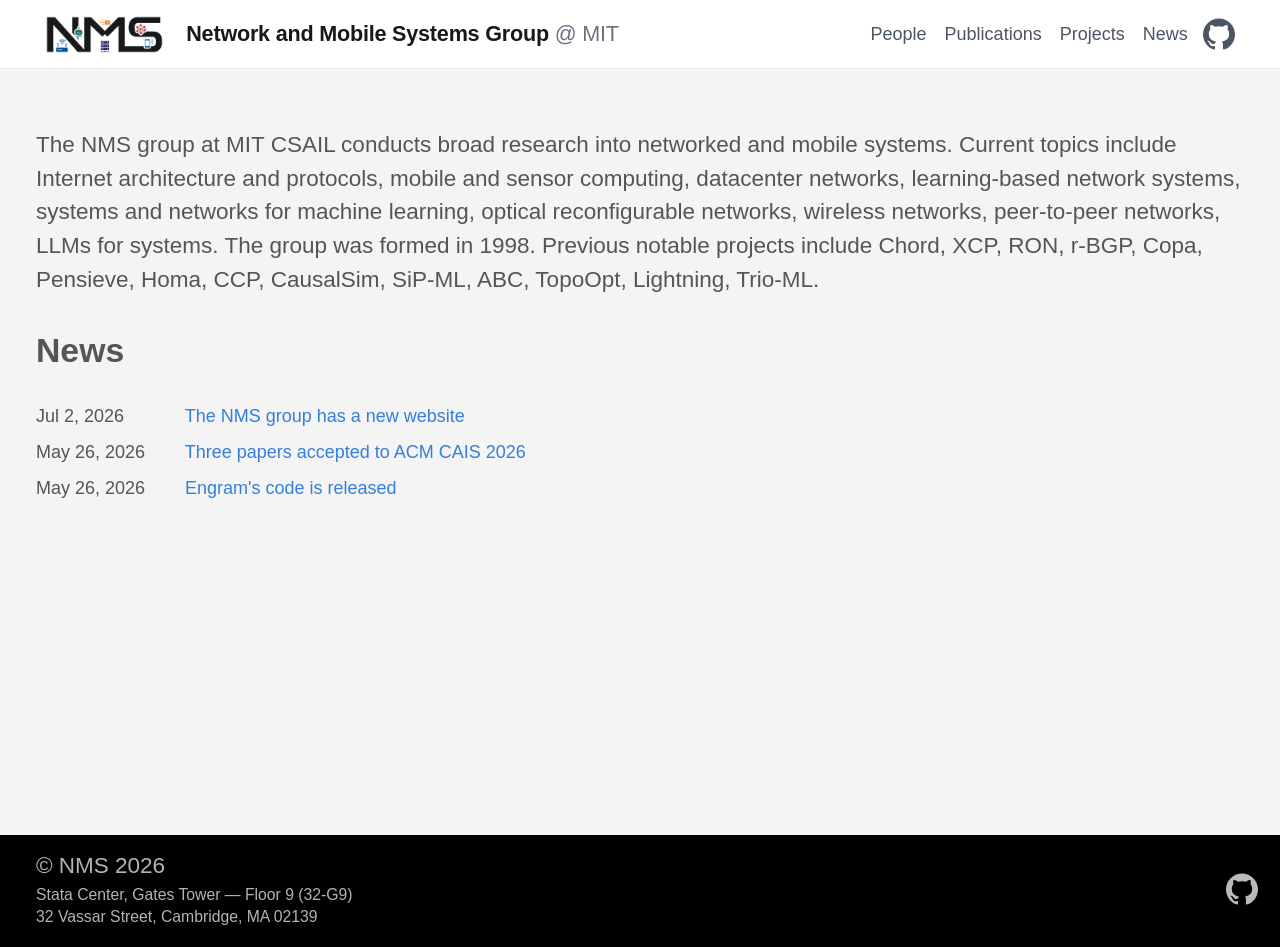
==== commit 224e9e50: "deploy: mit-nms/nms-website-source@3ecde097dd7ecfe4ba458be51d3c7bdddc09f264" ====
--- a/index.html
+++ b/index.html
@@ -1,7 +1,8 @@
-<!doctype html><html lang=en-us><head><meta charset=utf-8><meta http-equiv=X-UA-Compatible content="IE=edge,chrome=1"><title>Network and Mobile Systems Group | NMS</title><meta name=viewport content="width=device-width,minimum-scale=1"><meta name=description content="MIT CSAIL"><meta name=generator content="Hugo 0.163.3"><meta name=robots content="index, follow"><link rel=stylesheet href=/ananke/css/main.4cf3e5f3db930752c4522a04c4ebde681df3ce49e55dfbf2facc05c832ea1322.css integrity="sha256-TPPl89uTB1LEUioExOveaB3zzknlXfvy+swFyDLqEyI=" crossorigin=anonymous><script>(function(){"use strict";function t(){for(var t=document.querySelectorAll(".code-block .code-copy[hidden]"),e=0;e<t.length;e++)t[e].hidden=!1}document.readyState==="loading"?document.addEventListener("DOMContentLoaded",t):t();function e(e){var t=e.querySelector(".code-copy-label"),n=t?t.textContent:null;e.classList.add("is-copied"),t&&(t.textContent="Copied"),window.setTimeout(function(){e.classList.remove("is-copied"),t&&n!==null&&(t.textContent=n)},2e3)}function n(e){var n,t=document.createElement("textarea");t.value=e,t.setAttribute("readonly",""),t.style.position="absolute",t.style.left="-9999px",document.body.appendChild(t),t.select(),n=!1;try{n=document.execCommand("copy")}catch{n=!1}return document.body.removeChild(t),n}function s(t){var s,o,a,i=t.closest(".code-block");if(!i)return;if(s=i.querySelector("pre"),!s)return;a=s.querySelector("code")||s,o=a.innerText,navigator.clipboard&&navigator.clipboard.writeText?navigator.clipboard.writeText(o).then(function(){e(t)},function(){n(o)&&e(t)}):n(o)&&e(t)}document.addEventListener("click",function(e){var t=e.target.closest(".code-copy");t&&s(t)})})()</script><link href=/index.xml rel=alternate type=application/rss+xml title=NMS><link href=/index.xml rel=feed type=application/rss+xml title=NMS><link rel=canonical href=https://mit-nms.github.io/><meta property="og:url" content="https://mit-nms.github.io/"><meta property="og:site_name" content="NMS"><meta property="og:title" content="Network and Mobile Systems Group"><meta property="og:description" content="MIT CSAIL"><meta property="og:locale" content="en_us"><meta property="og:type" content="website"><meta itemprop=name content="Network and Mobile Systems Group"><meta itemprop=description content="MIT CSAIL"><meta itemprop=datePublished content="2026-07-02T15:01:42-04:00"><meta itemprop=dateModified content="2026-07-02T15:01:42-04:00"><meta itemprop=wordCount content="98"><meta name=twitter:card content="summary"><meta name=twitter:title content="Network and Mobile Systems Group"><meta name=twitter:description content="MIT CSAIL"></head><body class="ma0 avenir bg-near-white production is-home"><header class="contain bg-center" style=background-image:url(https://mit-nms.github.io/images/template_logo.png)><div class=bg-transparent><nav class="pv3 ph3 ph4-ns" role=navigation><div class="flex-l center items-center justify-between"><a href=/ class="site-brand fw2 hover-white white-90 dib no-underline">NMS @ MIT</a><div class="flex-l items-center"><ul class="pl0 mr3"><li class="list f5 f4-ns fw4 dib pr3"><a class="hover-white white-90 no-underline" href=/people/ title="People page">People</a></li><li class="list f5 f4-ns fw4 dib pr3"><a class="hover-white white-90 no-underline" href=/publications/ title="Publications page">Publications</a></li><li class="list f5 f4-ns fw4 dib pr3"><a class="hover-white white-90 no-underline" href=/projects/ title="Projects page">Projects</a></li><li class="list f5 f4-ns fw4 dib pr3"><a class="hover-white white-90 no-underline" href=/news/ title="News page">News</a></li></ul><div class=ananke-socials><a href=https://github.com/mit-nms target=_blank rel=noopener class="ananke-social-link link-transition github link dib z-999 pt3 pt0-l mr1" title="follow on GitHub - Opens in a new window" aria-label="follow on GitHub - Opens in a new window"><span class=icon><svg role="img" viewBox="0 0 24 24"><title>GitHub</title><path d="M12 .297c-6.63.0-12 5.373-12 12 0 5.303 3.438 9.8 8.205 11.385.6.113.82-.258.82-.577.0-.285-.01-1.04-.015-2.04-3.338.724-4.042-1.61-4.042-1.61C4.422 18.07 3.633 17.7 3.633 17.7c-1.087-.744.084-.729.084-.729 1.205.084 1.838 1.236 1.838 1.236 1.07 1.835 2.809 1.305 3.495.998.108-.776.417-1.305.76-1.605-2.665-.3-5.466-1.332-5.466-5.93.0-1.31.465-2.38 1.235-3.22-.135-.303-.54-1.523.105-3.176.0.0 1.005-.322 3.3 1.23.96-.267 1.98-.399 3-.405 1.02.006 2.04.138 3 .405 2.28-1.552 3.285-1.23 3.285-1.23.645 1.653.24 2.873.12 3.176.765.84 1.23 1.91 1.23 3.22.0 4.61-2.805 5.625-5.475 5.92.42.36.81 1.096.81 2.22.0 1.606-.015 2.896-.015 3.286.0.315.21.69.825.57C20.565 22.092 24 17.592 24 12.297c0-6.627-5.373-12-12-12"/></svg></span></a></div></div></div></nav><div class="tc-l pv3 pv4-l ph3 ph4-ns"><h1 class="f2 f-subheadline-l fw2 white-90 mb0 lh-title">Network and Mobile Systems Group</h1><h2 class="fw1 f5 f3-l white-80 measure-wide-l center mt3">MIT CSAIL</h2></div></div></header><main class=pb7 role=main><article class="cf ph3 ph5-l pv3 pv4-l f4 tl-l center measure-wide lh-copy nested-links mid-gray"><p>The NMS group at MIT CSAIL conducts broad research into networked and mobile systems. Current topics include Internet architecture and protocols, mobile and sensor computing, datacenter networks, learning-based network systems, systems and networks for machine learning, optical reconfigurable networks, wireless networks, peer-to-peer networks, LLMs for systems. The group was formed in 1998. Previous notable projects include Chord, XCP, RON, r-BGP, Copa, Pensieve, Homa, CCP, CausalSim, SiP-ML, ABC, TopoOpt, Lightning, Trio-ML.</p><h2 id=news>News</h2><div class="f5 lh-copy mv2"><time class="dib w4 mid-gray">Jul 2, 2026</time>
+<!doctype html><html lang=en-us><head><meta charset=utf-8><meta http-equiv=X-UA-Compatible content="IE=edge,chrome=1"><title>Network and Mobile Systems Group | NMS</title><meta name=viewport content="width=device-width,minimum-scale=1"><meta name=description content="MIT CSAIL"><meta name=generator content="Hugo 0.163.3"><meta name=robots content="index, follow"><link rel=stylesheet href=/ananke/css/main.747066e31a0c931d6a19fd3bb0c81834dc415cd5f40e7683315b12ac846c8a3d.css integrity="sha256-dHBm4xoMkx1qGf07sMgYNNxBXNX0DnaDMVsSrIRsij0=" crossorigin=anonymous><script>(function(){"use strict";function t(){for(var t=document.querySelectorAll(".code-block .code-copy[hidden]"),e=0;e<t.length;e++)t[e].hidden=!1}document.readyState==="loading"?document.addEventListener("DOMContentLoaded",t):t();function e(e){var t=e.querySelector(".code-copy-label"),n=t?t.textContent:null;e.classList.add("is-copied"),t&&(t.textContent="Copied"),window.setTimeout(function(){e.classList.remove("is-copied"),t&&n!==null&&(t.textContent=n)},2e3)}function n(e){var n,t=document.createElement("textarea");t.value=e,t.setAttribute("readonly",""),t.style.position="absolute",t.style.left="-9999px",document.body.appendChild(t),t.select(),n=!1;try{n=document.execCommand("copy")}catch{n=!1}return document.body.removeChild(t),n}function s(t){var s,o,a,i=t.closest(".code-block");if(!i)return;if(s=i.querySelector("pre"),!s)return;a=s.querySelector("code")||s,o=a.innerText,navigator.clipboard&&navigator.clipboard.writeText?navigator.clipboard.writeText(o).then(function(){e(t)},function(){n(o)&&e(t)}):n(o)&&e(t)}document.addEventListener("click",function(e){var t=e.target.closest(".code-copy");t&&s(t)})})()</script><link href=/index.xml rel=alternate type=application/rss+xml title=NMS><link href=/index.xml rel=feed type=application/rss+xml title=NMS><link rel=canonical href=https://mit-nms.github.io/><meta property="og:url" content="https://mit-nms.github.io/"><meta property="og:site_name" content="NMS"><meta property="og:title" content="Network and Mobile Systems Group"><meta property="og:description" content="MIT CSAIL"><meta property="og:locale" content="en_us"><meta property="og:type" content="website"><meta itemprop=name content="Network and Mobile Systems Group"><meta itemprop=description content="MIT CSAIL"><meta itemprop=datePublished content="2026-07-02T15:01:42-04:00"><meta itemprop=dateModified content="2026-07-02T15:01:42-04:00"><meta itemprop=wordCount content="98"><meta name=twitter:card content="summary"><meta name=twitter:title content="Network and Mobile Systems Group"><meta name=twitter:description content="MIT CSAIL"></head><body class="ma0 avenir bg-near-white production is-home"><header class=nms-header><nav class=site-nav-bar role=navigation><div class=site-nav-inner><div class=site-nav-left><a href=/ class="site-brand no-underline" aria-label="NMS home"><img src=/images/nms-logo.png class=site-logo alt=NMS>
+</a><a href=/ class="site-title no-underline">Network and Mobile Systems Group <span class=site-title-suffix>@ MIT</span></a></div><div class=site-nav-right><ul class="site-nav-menu list pl0 mv0 dib"><li class="dib ml3"><a class="site-nav-link no-underline" href=/people/>People</a></li><li class="dib ml3"><a class="site-nav-link no-underline" href=/publications/>Publications</a></li><li class="dib ml3"><a class="site-nav-link no-underline" href=/projects/>Projects</a></li><li class="dib ml3"><a class="site-nav-link no-underline" href=/news/>News</a></li></ul><div class=ananke-socials><a href=https://github.com/mit-nms target=_blank rel=noopener class="ananke-social-link link-transition github link dib z-999 pt3 pt0-l mr1" title="follow on GitHub - Opens in a new window" aria-label="follow on GitHub - Opens in a new window"><span class=icon><svg role="img" viewBox="0 0 24 24"><title>GitHub</title><path d="M12 .297c-6.63.0-12 5.373-12 12 0 5.303 3.438 9.8 8.205 11.385.6.113.82-.258.82-.577.0-.285-.01-1.04-.015-2.04-3.338.724-4.042-1.61-4.042-1.61C4.422 18.07 3.633 17.7 3.633 17.7c-1.087-.744.084-.729.084-.729 1.205.084 1.838 1.236 1.838 1.236 1.07 1.835 2.809 1.305 3.495.998.108-.776.417-1.305.76-1.605-2.665-.3-5.466-1.332-5.466-5.93.0-1.31.465-2.38 1.235-3.22-.135-.303-.54-1.523.105-3.176.0.0 1.005-.322 3.3 1.23.96-.267 1.98-.399 3-.405 1.02.006 2.04.138 3 .405 2.28-1.552 3.285-1.23 3.285-1.23.645 1.653.24 2.873.12 3.176.765.84 1.23 1.91 1.23 3.22.0 4.61-2.805 5.625-5.475 5.92.42.36.81 1.096.81 2.22.0 1.606-.015 2.896-.015 3.286.0.315.21.69.825.57C20.565 22.092 24 17.592 24 12.297c0-6.627-5.373-12-12-12"/></svg></span></a></div></div></div></nav></header><main class=pb7 role=main><article class="nms-wrap pv3 pv4-l"><div class="nms-prose f4 lh-copy nested-links mid-gray"><p>The NMS group at MIT CSAIL conducts broad research into networked and mobile systems. Current topics include Internet architecture and protocols, mobile and sensor computing, datacenter networks, learning-based network systems, systems and networks for machine learning, optical reconfigurable networks, wireless networks, peer-to-peer networks, LLMs for systems. The group was formed in 1998. Previous notable projects include Chord, XCP, RON, r-BGP, Copa, Pensieve, Homa, CCP, CausalSim, SiP-ML, ABC, TopoOpt, Lightning, Trio-ML.</p><h2 id=news>News</h2><div class="f5 lh-copy mv2"><time class="dib w4 mid-gray">Jul 2, 2026</time>
 <a href=/news/ class="link dim">The NMS group has a new website</a></div><div class="f5 lh-copy mv2"><time class="dib w4 mid-gray">May 26, 2026</time>
 <a href=/news/ class="link dim">Three papers accepted to ACM CAIS 2026</a></div><div class="f5 lh-copy mv2"><time class="dib w4 mid-gray">May 26, 2026</time>
-<a href=/news/ class="link dim">Engram's code is released</a></div></article></main><footer class="bg-black bottom-0 w-100 pa3" role=contentinfo><div class="flex justify-between items-center"><div class=ph3><a class="f4 fw4 hover-white white-70 dn dib-ns no-underline" href=https://mit-nms.github.io/>&copy; NMS 2026</a><address class="footer-address white-70 f6 pt1">Stata Center, Gates Tower — Floor 9 (32-G9)<br>32 Vassar Street, Cambridge, MA 02139</address></div><div><div class=ananke-socials><a href=https://github.com/mit-nms target=_blank rel=noopener class="ananke-social-link link-transition github link dib z-999 pt3 pt0-l mr1" title="follow on GitHub - Opens in a new window" aria-label="follow on GitHub - Opens in a new window"><span class=icon><svg role="img" viewBox="0 0 24 24"><title>GitHub</title><path d="M12 .297c-6.63.0-12 5.373-12 12 0 5.303 3.438 9.8 8.205 11.385.6.113.82-.258.82-.577.0-.285-.01-1.04-.015-2.04-3.338.724-4.042-1.61-4.042-1.61C4.422 18.07 3.633 17.7 3.633 17.7c-1.087-.744.084-.729.084-.729 1.205.084 1.838 1.236 1.838 1.236 1.07 1.835 2.809 1.305 3.495.998.108-.776.417-1.305.76-1.605-2.665-.3-5.466-1.332-5.466-5.93.0-1.31.465-2.38 1.235-3.22-.135-.303-.54-1.523.105-3.176.0.0 1.005-.322 3.3 1.23.96-.267 1.98-.399 3-.405 1.02.006 2.04.138 3 .405 2.28-1.552 3.285-1.23 3.285-1.23.645 1.653.24 2.873.12 3.176.765.84 1.23 1.91 1.23 3.22.0 4.61-2.805 5.625-5.475 5.92.42.36.81 1.096.81 2.22.0 1.606-.015 2.896-.015 3.286.0.315.21.69.825.57C20.565 22.092 24 17.592 24 12.297c0-6.627-5.373-12-12-12"/></svg></span></a></div></div></div></footer></body></html>
+<a href=/news/ class="link dim">Engram's code is released</a></div></div></article></main><footer class="bg-black bottom-0 w-100 pa3" role=contentinfo><div class="flex justify-between items-center"><div class=ph3><a class="f4 fw4 hover-white white-70 dn dib-ns no-underline" href=https://mit-nms.github.io/>&copy; NMS 2026</a><address class="footer-address white-70 f6 pt1">Stata Center, Gates Tower — Floor 9 (32-G9)<br>32 Vassar Street, Cambridge, MA 02139</address></div><div><div class=ananke-socials><a href=https://github.com/mit-nms target=_blank rel=noopener class="ananke-social-link link-transition github link dib z-999 pt3 pt0-l mr1" title="follow on GitHub - Opens in a new window" aria-label="follow on GitHub - Opens in a new window"><span class=icon><svg role="img" viewBox="0 0 24 24"><title>GitHub</title><path d="M12 .297c-6.63.0-12 5.373-12 12 0 5.303 3.438 9.8 8.205 11.385.6.113.82-.258.82-.577.0-.285-.01-1.04-.015-2.04-3.338.724-4.042-1.61-4.042-1.61C4.422 18.07 3.633 17.7 3.633 17.7c-1.087-.744.084-.729.084-.729 1.205.084 1.838 1.236 1.838 1.236 1.07 1.835 2.809 1.305 3.495.998.108-.776.417-1.305.76-1.605-2.665-.3-5.466-1.332-5.466-5.93.0-1.31.465-2.38 1.235-3.22-.135-.303-.54-1.523.105-3.176.0.0 1.005-.322 3.3 1.23.96-.267 1.98-.399 3-.405 1.02.006 2.04.138 3 .405 2.28-1.552 3.285-1.23 3.285-1.23.645 1.653.24 2.873.12 3.176.765.84 1.23 1.91 1.23 3.22.0 4.61-2.805 5.625-5.475 5.92.42.36.81 1.096.81 2.22.0 1.606-.015 2.896-.015 3.286.0.315.21.69.825.57C20.565 22.092 24 17.592 24 12.297c0-6.627-5.373-12-12-12"/></svg></span></a></div></div></div></footer></body></html>
 
 
 
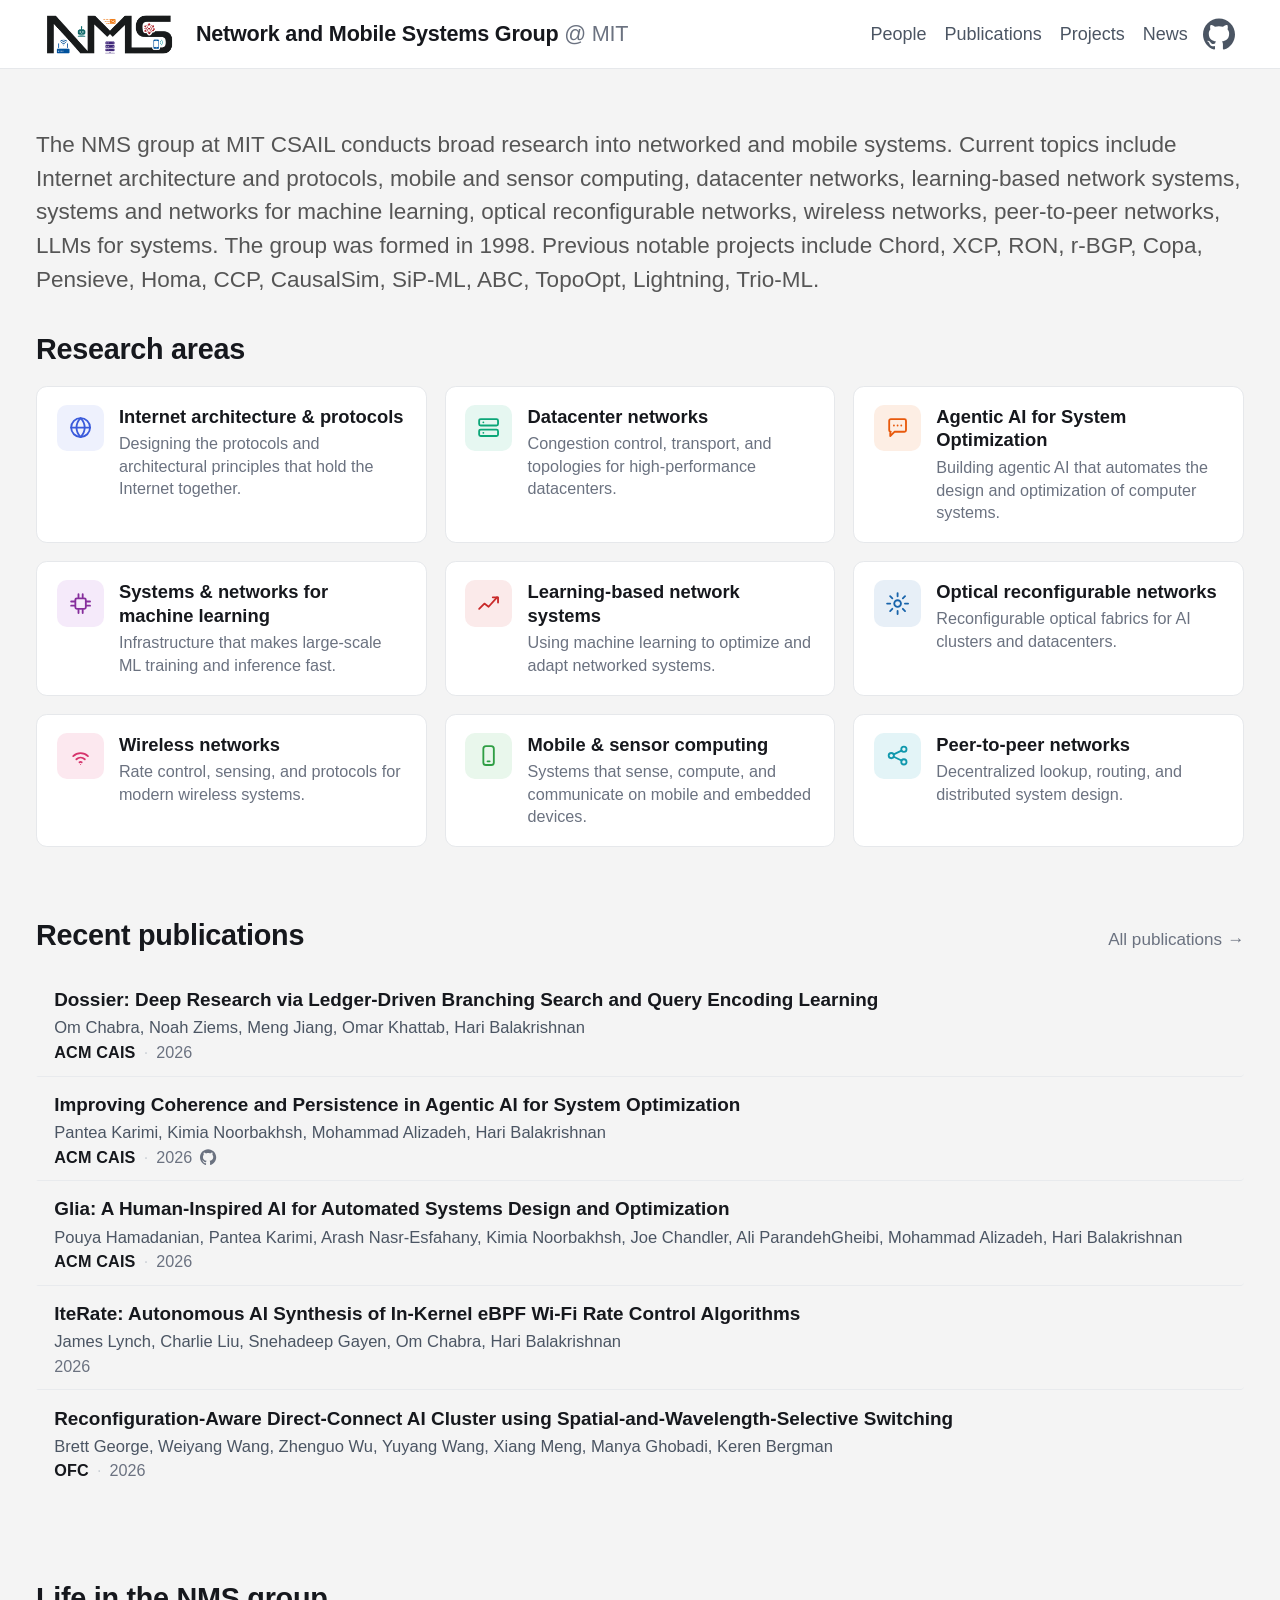
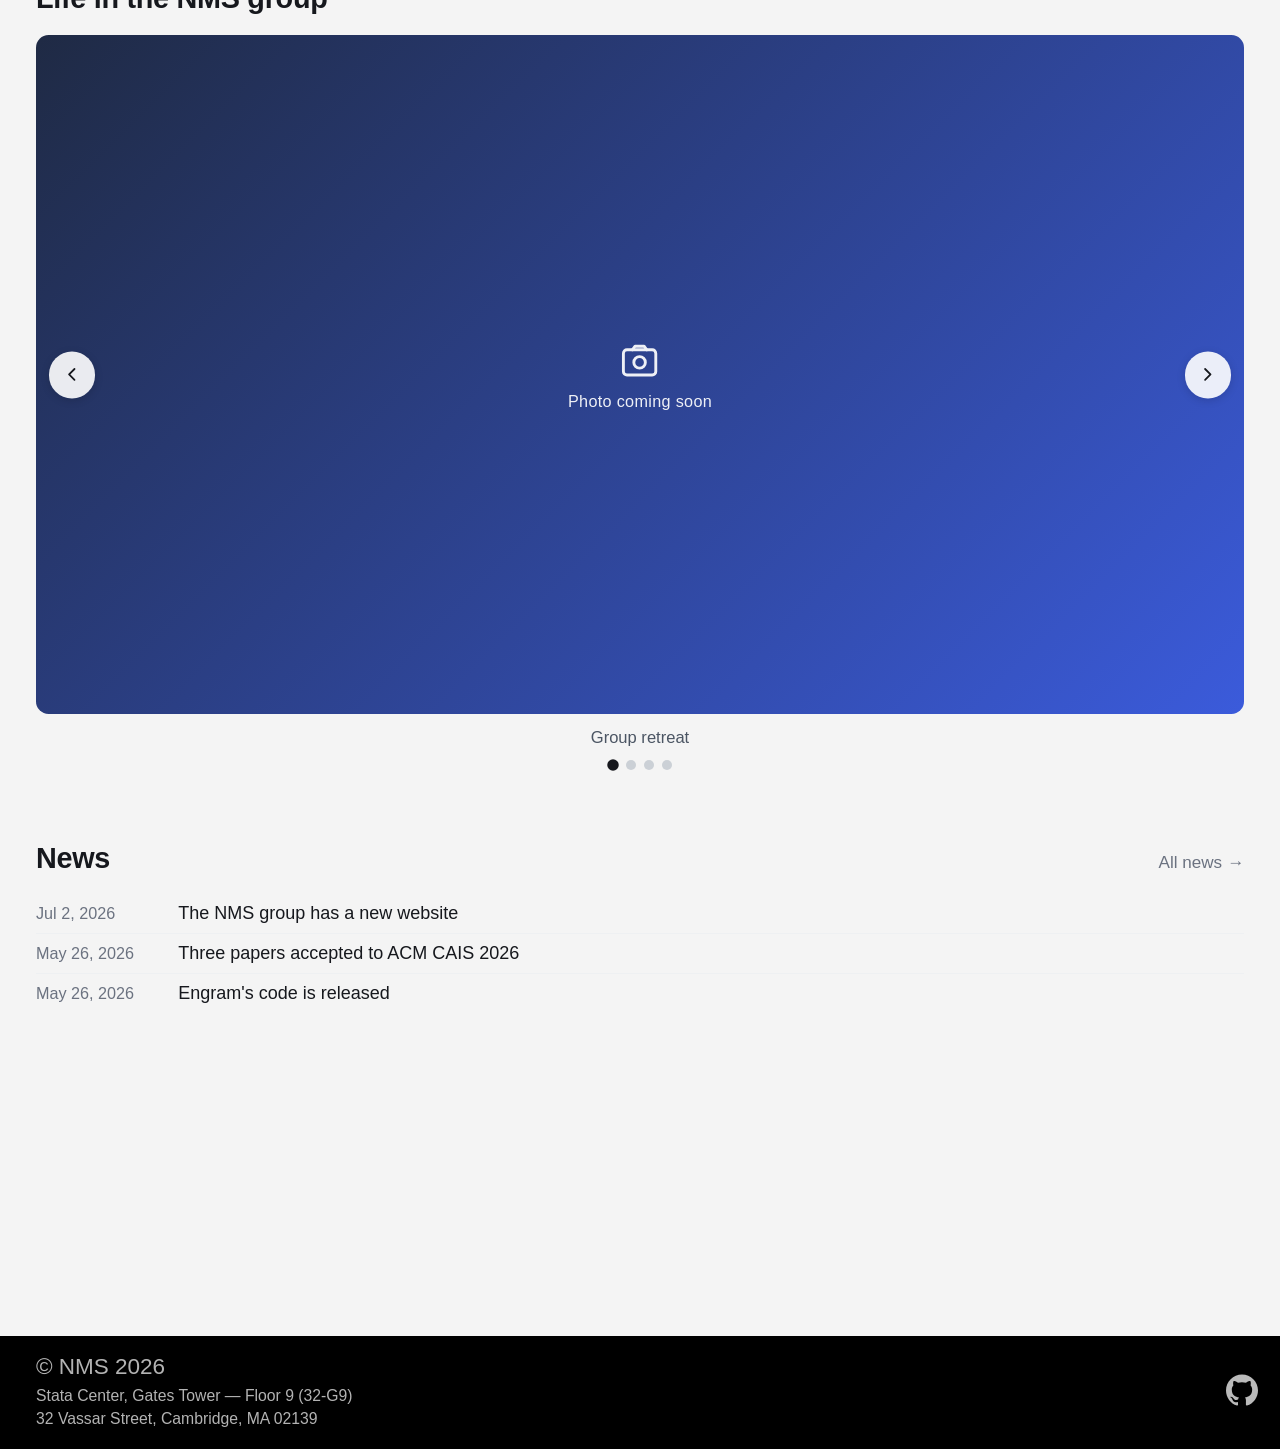
==== commit 883a37e7: "deploy: mit-nms/nms-website-source@56aaccc37a7f1cb5dd5ae9c7c22f79c00764e03c" ====
--- a/index.html
+++ b/index.html
@@ -1,8 +1,13 @@
-<!doctype html><html lang=en-us><head><meta charset=utf-8><meta http-equiv=X-UA-Compatible content="IE=edge,chrome=1"><title>Network and Mobile Systems Group | NMS</title><meta name=viewport content="width=device-width,minimum-scale=1"><meta name=description content="MIT CSAIL"><meta name=generator content="Hugo 0.163.3"><meta name=robots content="index, follow"><link rel=stylesheet href=/ananke/css/main.747066e31a0c931d6a19fd3bb0c81834dc415cd5f40e7683315b12ac846c8a3d.css integrity="sha256-dHBm4xoMkx1qGf07sMgYNNxBXNX0DnaDMVsSrIRsij0=" crossorigin=anonymous><script>(function(){"use strict";function t(){for(var t=document.querySelectorAll(".code-block .code-copy[hidden]"),e=0;e<t.length;e++)t[e].hidden=!1}document.readyState==="loading"?document.addEventListener("DOMContentLoaded",t):t();function e(e){var t=e.querySelector(".code-copy-label"),n=t?t.textContent:null;e.classList.add("is-copied"),t&&(t.textContent="Copied"),window.setTimeout(function(){e.classList.remove("is-copied"),t&&n!==null&&(t.textContent=n)},2e3)}function n(e){var n,t=document.createElement("textarea");t.value=e,t.setAttribute("readonly",""),t.style.position="absolute",t.style.left="-9999px",document.body.appendChild(t),t.select(),n=!1;try{n=document.execCommand("copy")}catch{n=!1}return document.body.removeChild(t),n}function s(t){var s,o,a,i=t.closest(".code-block");if(!i)return;if(s=i.querySelector("pre"),!s)return;a=s.querySelector("code")||s,o=a.innerText,navigator.clipboard&&navigator.clipboard.writeText?navigator.clipboard.writeText(o).then(function(){e(t)},function(){n(o)&&e(t)}):n(o)&&e(t)}document.addEventListener("click",function(e){var t=e.target.closest(".code-copy");t&&s(t)})})()</script><link href=/index.xml rel=alternate type=application/rss+xml title=NMS><link href=/index.xml rel=feed type=application/rss+xml title=NMS><link rel=canonical href=https://mit-nms.github.io/><meta property="og:url" content="https://mit-nms.github.io/"><meta property="og:site_name" content="NMS"><meta property="og:title" content="Network and Mobile Systems Group"><meta property="og:description" content="MIT CSAIL"><meta property="og:locale" content="en_us"><meta property="og:type" content="website"><meta itemprop=name content="Network and Mobile Systems Group"><meta itemprop=description content="MIT CSAIL"><meta itemprop=datePublished content="2026-07-02T15:01:42-04:00"><meta itemprop=dateModified content="2026-07-02T15:01:42-04:00"><meta itemprop=wordCount content="98"><meta name=twitter:card content="summary"><meta name=twitter:title content="Network and Mobile Systems Group"><meta name=twitter:description content="MIT CSAIL"></head><body class="ma0 avenir bg-near-white production is-home"><header class=nms-header><nav class=site-nav-bar role=navigation><div class=site-nav-inner><div class=site-nav-left><a href=/ class="site-brand no-underline" aria-label="NMS home"><img src=/images/nms-logo.png class=site-logo alt=NMS>
-</a><a href=/ class="site-title no-underline">Network and Mobile Systems Group <span class=site-title-suffix>@ MIT</span></a></div><div class=site-nav-right><ul class="site-nav-menu list pl0 mv0 dib"><li class="dib ml3"><a class="site-nav-link no-underline" href=/people/>People</a></li><li class="dib ml3"><a class="site-nav-link no-underline" href=/publications/>Publications</a></li><li class="dib ml3"><a class="site-nav-link no-underline" href=/projects/>Projects</a></li><li class="dib ml3"><a class="site-nav-link no-underline" href=/news/>News</a></li></ul><div class=ananke-socials><a href=https://github.com/mit-nms target=_blank rel=noopener class="ananke-social-link link-transition github link dib z-999 pt3 pt0-l mr1" title="follow on GitHub - Opens in a new window" aria-label="follow on GitHub - Opens in a new window"><span class=icon><svg role="img" viewBox="0 0 24 24"><title>GitHub</title><path d="M12 .297c-6.63.0-12 5.373-12 12 0 5.303 3.438 9.8 8.205 11.385.6.113.82-.258.82-.577.0-.285-.01-1.04-.015-2.04-3.338.724-4.042-1.61-4.042-1.61C4.422 18.07 3.633 17.7 3.633 17.7c-1.087-.744.084-.729.084-.729 1.205.084 1.838 1.236 1.838 1.236 1.07 1.835 2.809 1.305 3.495.998.108-.776.417-1.305.76-1.605-2.665-.3-5.466-1.332-5.466-5.93.0-1.31.465-2.38 1.235-3.22-.135-.303-.54-1.523.105-3.176.0.0 1.005-.322 3.3 1.23.96-.267 1.98-.399 3-.405 1.02.006 2.04.138 3 .405 2.28-1.552 3.285-1.23 3.285-1.23.645 1.653.24 2.873.12 3.176.765.84 1.23 1.91 1.23 3.22.0 4.61-2.805 5.625-5.475 5.92.42.36.81 1.096.81 2.22.0 1.606-.015 2.896-.015 3.286.0.315.21.69.825.57C20.565 22.092 24 17.592 24 12.297c0-6.627-5.373-12-12-12"/></svg></span></a></div></div></div></nav></header><main class=pb7 role=main><article class="nms-wrap pv3 pv4-l"><div class="nms-prose f4 lh-copy nested-links mid-gray"><p>The NMS group at MIT CSAIL conducts broad research into networked and mobile systems. Current topics include Internet architecture and protocols, mobile and sensor computing, datacenter networks, learning-based network systems, systems and networks for machine learning, optical reconfigurable networks, wireless networks, peer-to-peer networks, LLMs for systems. The group was formed in 1998. Previous notable projects include Chord, XCP, RON, r-BGP, Copa, Pensieve, Homa, CCP, CausalSim, SiP-ML, ABC, TopoOpt, Lightning, Trio-ML.</p><h2 id=news>News</h2><div class="f5 lh-copy mv2"><time class="dib w4 mid-gray">Jul 2, 2026</time>
-<a href=/news/ class="link dim">The NMS group has a new website</a></div><div class="f5 lh-copy mv2"><time class="dib w4 mid-gray">May 26, 2026</time>
-<a href=/news/ class="link dim">Three papers accepted to ACM CAIS 2026</a></div><div class="f5 lh-copy mv2"><time class="dib w4 mid-gray">May 26, 2026</time>
-<a href=/news/ class="link dim">Engram's code is released</a></div></div></article></main><footer class="bg-black bottom-0 w-100 pa3" role=contentinfo><div class="flex justify-between items-center"><div class=ph3><a class="f4 fw4 hover-white white-70 dn dib-ns no-underline" href=https://mit-nms.github.io/>&copy; NMS 2026</a><address class="footer-address white-70 f6 pt1">Stata Center, Gates Tower — Floor 9 (32-G9)<br>32 Vassar Street, Cambridge, MA 02139</address></div><div><div class=ananke-socials><a href=https://github.com/mit-nms target=_blank rel=noopener class="ananke-social-link link-transition github link dib z-999 pt3 pt0-l mr1" title="follow on GitHub - Opens in a new window" aria-label="follow on GitHub - Opens in a new window"><span class=icon><svg role="img" viewBox="0 0 24 24"><title>GitHub</title><path d="M12 .297c-6.63.0-12 5.373-12 12 0 5.303 3.438 9.8 8.205 11.385.6.113.82-.258.82-.577.0-.285-.01-1.04-.015-2.04-3.338.724-4.042-1.61-4.042-1.61C4.422 18.07 3.633 17.7 3.633 17.7c-1.087-.744.084-.729.084-.729 1.205.084 1.838 1.236 1.838 1.236 1.07 1.835 2.809 1.305 3.495.998.108-.776.417-1.305.76-1.605-2.665-.3-5.466-1.332-5.466-5.93.0-1.31.465-2.38 1.235-3.22-.135-.303-.54-1.523.105-3.176.0.0 1.005-.322 3.3 1.23.96-.267 1.98-.399 3-.405 1.02.006 2.04.138 3 .405 2.28-1.552 3.285-1.23 3.285-1.23.645 1.653.24 2.873.12 3.176.765.84 1.23 1.91 1.23 3.22.0 4.61-2.805 5.625-5.475 5.92.42.36.81 1.096.81 2.22.0 1.606-.015 2.896-.015 3.286.0.315.21.69.825.57C20.565 22.092 24 17.592 24 12.297c0-6.627-5.373-12-12-12"/></svg></span></a></div></div></div></footer></body></html>
+<!doctype html><html lang=en-us><head><meta charset=utf-8><meta http-equiv=X-UA-Compatible content="IE=edge,chrome=1"><title>Network and Mobile Systems Group | NMS</title><meta name=viewport content="width=device-width,minimum-scale=1"><meta name=description content="MIT CSAIL"><meta name=generator content="Hugo 0.163.3"><meta name=robots content="index, follow"><link rel=stylesheet href=/ananke/css/main.15fa3d30d4b4797ce9c37f129b58a652dc0da1605e5eb745b7949eda156527ab.css integrity="sha256-Ffo9MNS0eXzpw38Sm1imUtwNoWBeXrdFt5Se2hVlJ6s=" crossorigin=anonymous><script>(function(){"use strict";function t(){for(var t=document.querySelectorAll(".code-block .code-copy[hidden]"),e=0;e<t.length;e++)t[e].hidden=!1}document.readyState==="loading"?document.addEventListener("DOMContentLoaded",t):t();function e(e){var t=e.querySelector(".code-copy-label"),n=t?t.textContent:null;e.classList.add("is-copied"),t&&(t.textContent="Copied"),window.setTimeout(function(){e.classList.remove("is-copied"),t&&n!==null&&(t.textContent=n)},2e3)}function n(e){var n,t=document.createElement("textarea");t.value=e,t.setAttribute("readonly",""),t.style.position="absolute",t.style.left="-9999px",document.body.appendChild(t),t.select(),n=!1;try{n=document.execCommand("copy")}catch{n=!1}return document.body.removeChild(t),n}function s(t){var s,o,a,i=t.closest(".code-block");if(!i)return;if(s=i.querySelector("pre"),!s)return;a=s.querySelector("code")||s,o=a.innerText,navigator.clipboard&&navigator.clipboard.writeText?navigator.clipboard.writeText(o).then(function(){e(t)},function(){n(o)&&e(t)}):n(o)&&e(t)}document.addEventListener("click",function(e){var t=e.target.closest(".code-copy");t&&s(t)})})()</script><link href=/index.xml rel=alternate type=application/rss+xml title=NMS><link href=/index.xml rel=feed type=application/rss+xml title=NMS><link rel=canonical href=https://mit-nms.github.io/><meta property="og:url" content="https://mit-nms.github.io/"><meta property="og:site_name" content="NMS"><meta property="og:title" content="Network and Mobile Systems Group"><meta property="og:description" content="MIT CSAIL"><meta property="og:locale" content="en_us"><meta property="og:type" content="website"><meta itemprop=name content="Network and Mobile Systems Group"><meta itemprop=description content="MIT CSAIL"><meta itemprop=datePublished content="2026-07-02T15:01:42-04:00"><meta itemprop=dateModified content="2026-07-02T15:01:42-04:00"><meta itemprop=wordCount content="70"><meta name=twitter:card content="summary"><meta name=twitter:title content="Network and Mobile Systems Group"><meta name=twitter:description content="MIT CSAIL"></head><body class="ma0 avenir bg-near-white production is-home"><header class=nms-header><nav class=site-nav-bar role=navigation><div class=site-nav-inner><div class=site-nav-left><a href=/ class="site-brand no-underline" aria-label="NMS home"><img src=/images/nms-logo.png class=site-logo alt=NMS>
+</a><a href=/ class="site-title no-underline">Network and Mobile Systems Group <span class=site-title-suffix>@ MIT</span></a></div><div class=site-nav-right><ul class="site-nav-menu list pl0 mv0 dib"><li class="dib ml3"><a class="site-nav-link no-underline" href=/people/>People</a></li><li class="dib ml3"><a class="site-nav-link no-underline" href=/publications/>Publications</a></li><li class="dib ml3"><a class="site-nav-link no-underline" href=/projects/>Projects</a></li><li class="dib ml3"><a class="site-nav-link no-underline" href=/news/>News</a></li></ul><div class=ananke-socials><a href=https://github.com/mit-nms target=_blank rel=noopener class="ananke-social-link link-transition github link dib z-999 pt3 pt0-l mr1" title="follow on GitHub - Opens in a new window" aria-label="follow on GitHub - Opens in a new window"><span class=icon><svg role="img" viewBox="0 0 24 24"><title>GitHub</title><path d="M12 .297c-6.63.0-12 5.373-12 12 0 5.303 3.438 9.8 8.205 11.385.6.113.82-.258.82-.577.0-.285-.01-1.04-.015-2.04-3.338.724-4.042-1.61-4.042-1.61C4.422 18.07 3.633 17.7 3.633 17.7c-1.087-.744.084-.729.084-.729 1.205.084 1.838 1.236 1.838 1.236 1.07 1.835 2.809 1.305 3.495.998.108-.776.417-1.305.76-1.605-2.665-.3-5.466-1.332-5.466-5.93.0-1.31.465-2.38 1.235-3.22-.135-.303-.54-1.523.105-3.176.0.0 1.005-.322 3.3 1.23.96-.267 1.98-.399 3-.405 1.02.006 2.04.138 3 .405 2.28-1.552 3.285-1.23 3.285-1.23.645 1.653.24 2.873.12 3.176.765.84 1.23 1.91 1.23 3.22.0 4.61-2.805 5.625-5.475 5.92.42.36.81 1.096.81 2.22.0 1.606-.015 2.896-.015 3.286.0.315.21.69.825.57C20.565 22.092 24 17.592 24 12.297c0-6.627-5.373-12-12-12"/></svg></span></a></div></div></div></nav></header><main class=pb7 role=main><article class="nms-wrap pv3 pv4-l"><section class="nms-prose f4 lh-copy nested-links mid-gray mb4"><p>The NMS group at MIT CSAIL conducts broad research into networked and mobile systems. Current topics include Internet architecture and protocols, mobile and sensor computing, datacenter networks, learning-based network systems, systems and networks for machine learning, optical reconfigurable networks, wireless networks, peer-to-peer networks, LLMs for systems. The group was formed in 1998. Previous notable projects include Chord, XCP, RON, r-BGP, Copa, Pensieve, Homa, CCP, CausalSim, SiP-ML, ABC, TopoOpt, Lightning, Trio-ML.</p></section><section class="home-section mb5"><h2 class=home-h2>Research areas</h2><div class=areas-grid><div class=area-card><span class=area-icon style=color:#3b5bdb;background:#eef1fd><svg viewBox="0 0 24 24" fill="none" stroke="currentColor" stroke-width="1.75" stroke-linecap="round" stroke-linejoin="round"><circle cx="12" cy="12" r="9"/><path d="M3 12h18"/><path d="M12 3c2.6 2.6 3.9 5.9 3.9 9s-1.3 6.4-3.9 9c-2.6-2.6-3.9-5.9-3.9-9S9.4 5.6 12 3z"/></svg></span><div class=area-body><div class=area-name>Internet architecture & protocols</div><div class=area-desc>Designing the protocols and architectural principles that hold the Internet together.</div></div></div><div class=area-card><span class=area-icon style=color:#0ca678;background:#e6f7f1><svg viewBox="0 0 24 24" fill="none" stroke="currentColor" stroke-width="1.75" stroke-linecap="round" stroke-linejoin="round"><rect x="3" y="4" width="18" height="6" rx="1.5"/><rect x="3" y="14" width="18" height="6" rx="1.5"/><path d="M7 7h.01M7 17h.01"/></svg></span><div class=area-body><div class=area-name>Datacenter networks</div><div class=area-desc>Congestion control, transport, and topologies for high-performance datacenters.</div></div></div><div class=area-card><span class=area-icon style=color:#e8590c;background:#fdeee4><svg viewBox="0 0 24 24" fill="none" stroke="currentColor" stroke-width="1.75" stroke-linecap="round" stroke-linejoin="round"><path d="M4 5.5A1.5 1.5.0 015.5 4h13A1.5 1.5.0 0120 5.5v9A1.5 1.5.0 0118.5 16H9l-4 4v-4h.5A1.5 1.5.0 014 14.5z"/><path d="M8.5 10h.01M12 10h.01m3.49.0h.01"/></svg></span><div class=area-body><div class=area-name>Agentic AI for System Optimization</div><div class=area-desc>Building agentic AI that automates the design and optimization of computer systems.</div></div></div><div class=area-card><span class=area-icon style=color:#862e9c;background:#f5eafa><svg viewBox="0 0 24 24" fill="none" stroke="currentColor" stroke-width="1.75" stroke-linecap="round" stroke-linejoin="round"><rect x="7" y="7" width="10" height="10" rx="1.5"/><path d="M10 3v3m4-3v3M10 18v3m4-3v3M3 10h3M3 14h3m12-4h3m-3 4h3"/></svg></span><div class=area-body><div class=area-name>Systems & networks for machine learning</div><div class=area-desc>Infrastructure that makes large-scale ML training and inference fast.</div></div></div><div class=area-card><span class=area-icon style=color:#c92a2a;background:#fbeaea><svg viewBox="0 0 24 24" fill="none" stroke="currentColor" stroke-width="1.75" stroke-linecap="round" stroke-linejoin="round"><path d="M3 17l5-5 4 3 8-9"/><path d="M16 6h5v5"/></svg></span><div class=area-body><div class=area-name>Learning-based network systems</div><div class=area-desc>Using machine learning to optimize and adapt networked systems.</div></div></div><div class=area-card><span class=area-icon style=color:#1864ab;background:#e7eff7><svg viewBox="0 0 24 24" fill="none" stroke="currentColor" stroke-width="1.75" stroke-linecap="round" stroke-linejoin="round"><circle cx="12" cy="12" r="3.2"/><path d="M12 2v3m0 14v3M2 12h3m14 0h3M4.9 4.9 7 7M17 17l2.1 2.1m0-14.2L17 7M7 17l-2.1 2.1"/></svg></span><div class=area-body><div class=area-name>Optical reconfigurable networks</div><div class=area-desc>Reconfigurable optical fabrics for AI clusters and datacenters.</div></div></div><div class=area-card><span class=area-icon style=color:#d6336c;background:#fce8ef><svg viewBox="0 0 24 24" fill="none" stroke="currentColor" stroke-width="1.75" stroke-linecap="round" stroke-linejoin="round"><path d="M5 12.5a10 10 0 0114 0"/><path d="M8 15.5a6 6 0 018 0"/><path d="M11 18.4a1.6 1.6.0 012 0"/><circle cx="12" cy="20.5" r=".5" fill="currentColor" stroke="none"/></svg></span><div class=area-body><div class=area-name>Wireless networks</div><div class=area-desc>Rate control, sensing, and protocols for modern wireless systems.</div></div></div><div class=area-card><span class=area-icon style=color:#2f9e44;background:#e9f7ec><svg viewBox="0 0 24 24" fill="none" stroke="currentColor" stroke-width="1.75" stroke-linecap="round" stroke-linejoin="round"><rect x="7" y="3" width="10" height="18" rx="2.5"/><path d="M11 17.5h2"/></svg></span><div class=area-body><div class=area-name>Mobile & sensor computing</div><div class=area-desc>Systems that sense, compute, and communicate on mobile and embedded devices.</div></div></div><div class=area-card><span class=area-icon style=color:#1098ad;background:#e3f4f7><svg viewBox="0 0 24 24" fill="none" stroke="currentColor" stroke-width="1.75" stroke-linecap="round" stroke-linejoin="round"><circle cx="6" cy="12" r="2.5"/><circle cx="18" cy="6" r="2.5"/><circle cx="18" cy="18" r="2.5"/><path d="M8.3 10.9l7.4-3.6M8.3 13.1l7.4 3.6"/></svg></span><div class=area-body><div class=area-name>Peer-to-peer networks</div><div class=area-desc>Decentralized lookup, routing, and distributed system design.</div></div></div></div></section><section class="home-section mb5"><div class=home-section-head><h2 class=home-h2>Recent publications</h2><a class=home-more href=/publications/>All publications &rarr;</a></div><ol class=pub-list><li class=pub-item data-search="dossier: deep research via ledger-driven branching search and query encoding learning om chabra, noah ziems, meng jiang, omar khattab, hari balakrishnan acm cais 2026"><div class=pub-title><a href=https://doi.org/10.1145/3786335.3813122 target=_blank rel=noopener>Dossier: Deep Research via Ledger-Driven Branching Search and Query Encoding Learning</a></div><div class=pub-authors>Om Chabra, Noah Ziems, Meng Jiang, Omar Khattab, Hari Balakrishnan</div><div class=pub-meta><span class=pub-venue>ACM CAIS</span><span class=pub-sep aria-hidden=true>·</span><span class=pub-year-inline>2026</span></div></li><li class=pub-item data-search="improving coherence and persistence in agentic ai for system optimization pantea karimi, kimia noorbakhsh, mohammad alizadeh, hari balakrishnan acm cais 2026"><div class=pub-title><a href=https://doi.org/10.1145/3786335.3813138 target=_blank rel=noopener>Improving Coherence and Persistence in Agentic AI for System Optimization</a></div><div class=pub-authors>Pantea Karimi, Kimia Noorbakhsh, Mohammad Alizadeh, Hari Balakrishnan</div><div class=pub-meta><span class=pub-venue>ACM CAIS</span><span class=pub-sep aria-hidden=true>·</span><span class=pub-year-inline>2026</span><a href=https://github.com/mit-nms/Engram target=_blank rel=noopener class=pub-code title=Code aria-label="Code on GitHub"><svg role="img" viewBox="0 0 24 24"><title>GitHub</title><path d="M12 .297c-6.63.0-12 5.373-12 12 0 5.303 3.438 9.8 8.205 11.385.6.113.82-.258.82-.577.0-.285-.01-1.04-.015-2.04-3.338.724-4.042-1.61-4.042-1.61C4.422 18.07 3.633 17.7 3.633 17.7c-1.087-.744.084-.729.084-.729 1.205.084 1.838 1.236 1.838 1.236 1.07 1.835 2.809 1.305 3.495.998.108-.776.417-1.305.76-1.605-2.665-.3-5.466-1.332-5.466-5.93.0-1.31.465-2.38 1.235-3.22-.135-.303-.54-1.523.105-3.176.0.0 1.005-.322 3.3 1.23.96-.267 1.98-.399 3-.405 1.02.006 2.04.138 3 .405 2.28-1.552 3.285-1.23 3.285-1.23.645 1.653.24 2.873.12 3.176.765.84 1.23 1.91 1.23 3.22.0 4.61-2.805 5.625-5.475 5.92.42.36.81 1.096.81 2.22.0 1.606-.015 2.896-.015 3.286.0.315.21.69.825.57C20.565 22.092 24 17.592 24 12.297c0-6.627-5.373-12-12-12"/></svg></a></div></li><li class=pub-item data-search="glia: a human-inspired ai for automated systems design and optimization pouya hamadanian, pantea karimi, arash nasr-esfahany, kimia noorbakhsh, joe chandler, ali parandehgheibi, mohammad alizadeh, hari balakrishnan acm cais 2026"><div class=pub-title><a href=https://doi.org/10.1145/3786335.3813125 target=_blank rel=noopener>Glia: A Human-Inspired AI for Automated Systems Design and Optimization</a></div><div class=pub-authors>Pouya Hamadanian, Pantea Karimi, Arash Nasr-Esfahany, Kimia Noorbakhsh, Joe Chandler, Ali ParandehGheibi, Mohammad Alizadeh, Hari Balakrishnan</div><div class=pub-meta><span class=pub-venue>ACM CAIS</span><span class=pub-sep aria-hidden=true>·</span><span class=pub-year-inline>2026</span></div></li><li class=pub-item data-search="iterate: autonomous ai synthesis of in-kernel ebpf wi-fi rate control algorithms james lynch, charlie liu, snehadeep gayen, om chabra, hari balakrishnan  2026"><div class=pub-title><a href=https://arxiv.org/abs/2605.02542 target=_blank rel=noopener>IteRate: Autonomous AI Synthesis of In-Kernel eBPF Wi-Fi Rate Control Algorithms</a></div><div class=pub-authors>James Lynch, Charlie Liu, Snehadeep Gayen, Om Chabra, Hari Balakrishnan</div><div class=pub-meta><span class=pub-year-inline>2026</span></div></li><li class=pub-item data-search="reconfiguration-aware direct-connect ai cluster using spatial-and-wavelength-selective switching brett george, weiyang wang, zhenguo wu, yuyang wang, xiang meng, manya ghobadi, keren bergman ofc 2026"><div class=pub-title><a href=https://ieeexplore.ieee.org/document/11524639 target=_blank rel=noopener>Reconfiguration-Aware Direct-Connect AI Cluster using Spatial-and-Wavelength-Selective Switching</a></div><div class=pub-authors>Brett George, Weiyang Wang, Zhenguo Wu, Yuyang Wang, Xiang Meng, Manya Ghobadi, Keren Bergman</div><div class=pub-meta><span class=pub-venue>OFC</span><span class=pub-sep aria-hidden=true>·</span><span class=pub-year-inline>2026</span></div></li></ol></section><section class="home-section mb5"><h2 class=home-h2>Life in the NMS group</h2><div class=album tabindex=0 aria-roledescription=carousel aria-label="Group photos"><div class=album-viewport><div class=album-track><div class=album-slide data-caption="Group retreat" role=group aria-roledescription=slide aria-label="1 of 4"><div class=album-media><div class=album-ph style=background:linear-gradient(135deg,#1f2a44,#3b5bdb)><svg class="album-ph-icon" viewBox="0 0 24 24" fill="none" stroke="currentColor" stroke-width="1.6" stroke-linecap="round" stroke-linejoin="round"><rect x="3" y="6" width="18" height="14" rx="2"/><circle cx="12" cy="13" r="3.2"/><path d="M8 6l1.5-2h5L16 6"/></svg>
+<span class=album-ph-text>Photo coming soon</span></div></div></div><div class=album-slide data-caption="Lab celebration" role=group aria-roledescription=slide aria-label="2 of 4"><div class=album-media><div class=album-ph style=background:linear-gradient(135deg,#0b3d2e,#0ca678)><svg class="album-ph-icon" viewBox="0 0 24 24" fill="none" stroke="currentColor" stroke-width="1.6" stroke-linecap="round" stroke-linejoin="round"><rect x="3" y="6" width="18" height="14" rx="2"/><circle cx="12" cy="13" r="3.2"/><path d="M8 6l1.5-2h5L16 6"/></svg>
+<span class=album-ph-text>Photo coming soon</span></div></div></div><div class=album-slide data-caption="Conference trip" role=group aria-roledescription=slide aria-label="3 of 4"><div class=album-media><div class=album-ph style=background:linear-gradient(135deg,#3d1f44,#862e9c)><svg class="album-ph-icon" viewBox="0 0 24 24" fill="none" stroke="currentColor" stroke-width="1.6" stroke-linecap="round" stroke-linejoin="round"><rect x="3" y="6" width="18" height="14" rx="2"/><circle cx="12" cy="13" r="3.2"/><path d="M8 6l1.5-2h5L16 6"/></svg>
+<span class=album-ph-text>Photo coming soon</span></div></div></div><div class=album-slide data-caption="Group dinner" role=group aria-roledescription=slide aria-label="4 of 4"><div class=album-media><div class=album-ph style=background:linear-gradient(135deg,#442018,#e8590c)><svg class="album-ph-icon" viewBox="0 0 24 24" fill="none" stroke="currentColor" stroke-width="1.6" stroke-linecap="round" stroke-linejoin="round"><rect x="3" y="6" width="18" height="14" rx="2"/><circle cx="12" cy="13" r="3.2"/><path d="M8 6l1.5-2h5L16 6"/></svg>
+<span class=album-ph-text>Photo coming soon</span></div></div></div></div><button class="album-btn prev" type=button aria-label="Previous photo"><svg viewBox="0 0 24 24" fill="none" stroke="currentColor" stroke-width="2" stroke-linecap="round" stroke-linejoin="round"><path d="M15 18l-6-6 6-6"/></svg></button>
+<button class="album-btn next" type=button aria-label="Next photo"><svg viewBox="0 0 24 24" fill="none" stroke="currentColor" stroke-width="2" stroke-linecap="round" stroke-linejoin="round"><path d="M9 18l6-6-6-6"/></svg></button></div><p class=album-caption data-album-caption>Group retreat</p><div class=album-dots role=tablist><button class="album-dot is-active" type=button data-idx=0 aria-label="Go to photo 1"></button><button class=album-dot type=button data-idx=1 aria-label="Go to photo 2"></button><button class=album-dot type=button data-idx=2 aria-label="Go to photo 3"></button><button class=album-dot type=button data-idx=3 aria-label="Go to photo 4"></button></div></div></section><section class=home-section><div class=home-section-head><h2 class=home-h2>News</h2><a class=home-more href=/news/>All news &rarr;</a></div><div class=home-news><div class=home-news-item><time class=home-news-date>Jul 2, 2026</time>
+<a href=/news/new-website/>The NMS group has a new website</a></div><div class=home-news-item><time class=home-news-date>May 26, 2026</time>
+<a href=/news/three-papers-cais-2026/>Three papers accepted to ACM CAIS 2026</a></div><div class=home-news-item><time class=home-news-date>May 26, 2026</time>
+<a href=/news/engram-code-release/>Engram's code is released</a></div></div></section></article><script>(function(){var e=Array.prototype.slice.call(document.querySelectorAll(".album"));e.forEach(function(e){var t,s,a=e.querySelector(".album-track"),r=Array.prototype.slice.call(e.querySelectorAll(".album-slide")),c=e.querySelector(".album-btn.prev"),l=e.querySelector(".album-btn.next"),d=Array.prototype.slice.call(e.querySelectorAll(".album-dot")),u=e.querySelector("[data-album-caption]"),i=e.querySelector(".album-viewport"),o=r.length;if(!a||o===0)return;t=0;function n(e){t=(e%o+o)%o,a.style.transform="translateX(-"+t*100+"%)",d.forEach(function(e,n){e.classList.toggle("is-active",n===t),e.setAttribute("aria-selected",n===t?"true":"false")}),u&&(u.textContent=r[t].getAttribute("data-caption")||"")}c&&c.addEventListener("click",function(){n(t-1)}),l&&l.addEventListener("click",function(){n(t+1)}),d.forEach(function(e){e.addEventListener("click",function(){n(parseInt(e.getAttribute("data-idx"),10))})}),e.addEventListener("keydown",function(e){e.key==="ArrowLeft"?(e.preventDefault(),n(t-1)):e.key==="ArrowRight"&&(e.preventDefault(),n(t+1))}),i&&(s=null,i.addEventListener("touchstart",function(e){s=e.touches[0].clientX},{passive:!0}),i.addEventListener("touchend",function(e){if(s===null)return;var o=e.changedTouches[0].clientX-s;(o<0?-o:o)>40&&n(o<0?t+1:t-1),s=null})),n(0)})})()</script></main><footer class="bg-black bottom-0 w-100 pa3" role=contentinfo><div class="flex justify-between items-center"><div class=ph3><a class="f4 fw4 hover-white white-70 dn dib-ns no-underline" href=https://mit-nms.github.io/>&copy; NMS 2026</a><address class="footer-address white-70 f6 pt1">Stata Center, Gates Tower — Floor 9 (32-G9)<br>32 Vassar Street, Cambridge, MA 02139</address></div><div><div class=ananke-socials><a href=https://github.com/mit-nms target=_blank rel=noopener class="ananke-social-link link-transition github link dib z-999 pt3 pt0-l mr1" title="follow on GitHub - Opens in a new window" aria-label="follow on GitHub - Opens in a new window"><span class=icon><svg role="img" viewBox="0 0 24 24"><title>GitHub</title><path d="M12 .297c-6.63.0-12 5.373-12 12 0 5.303 3.438 9.8 8.205 11.385.6.113.82-.258.82-.577.0-.285-.01-1.04-.015-2.04-3.338.724-4.042-1.61-4.042-1.61C4.422 18.07 3.633 17.7 3.633 17.7c-1.087-.744.084-.729.084-.729 1.205.084 1.838 1.236 1.838 1.236 1.07 1.835 2.809 1.305 3.495.998.108-.776.417-1.305.76-1.605-2.665-.3-5.466-1.332-5.466-5.93.0-1.31.465-2.38 1.235-3.22-.135-.303-.54-1.523.105-3.176.0.0 1.005-.322 3.3 1.23.96-.267 1.98-.399 3-.405 1.02.006 2.04.138 3 .405 2.28-1.552 3.285-1.23 3.285-1.23.645 1.653.24 2.873.12 3.176.765.84 1.23 1.91 1.23 3.22.0 4.61-2.805 5.625-5.475 5.92.42.36.81 1.096.81 2.22.0 1.606-.015 2.896-.015 3.286.0.315.21.69.825.57C20.565 22.092 24 17.592 24 12.297c0-6.627-5.373-12-12-12"/></svg></span></a></div></div></div></footer></body></html>
 
 
 
